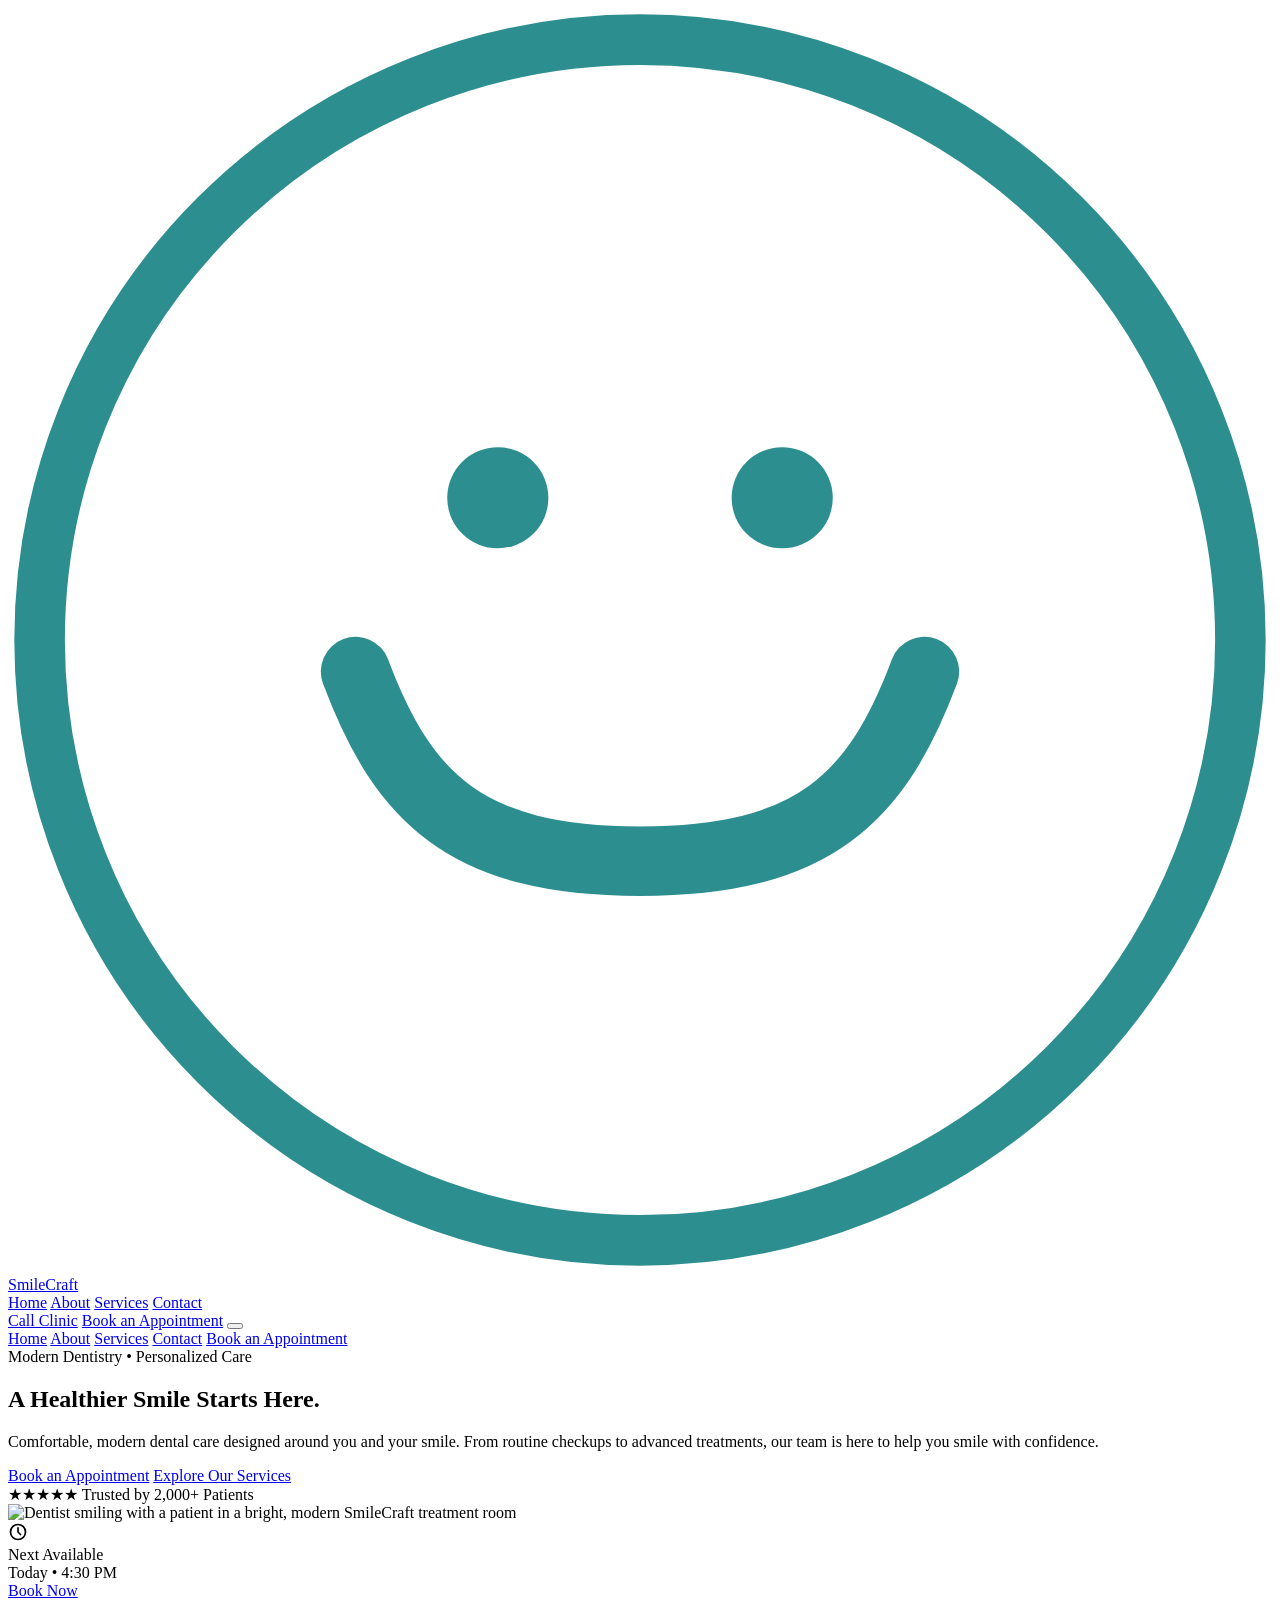
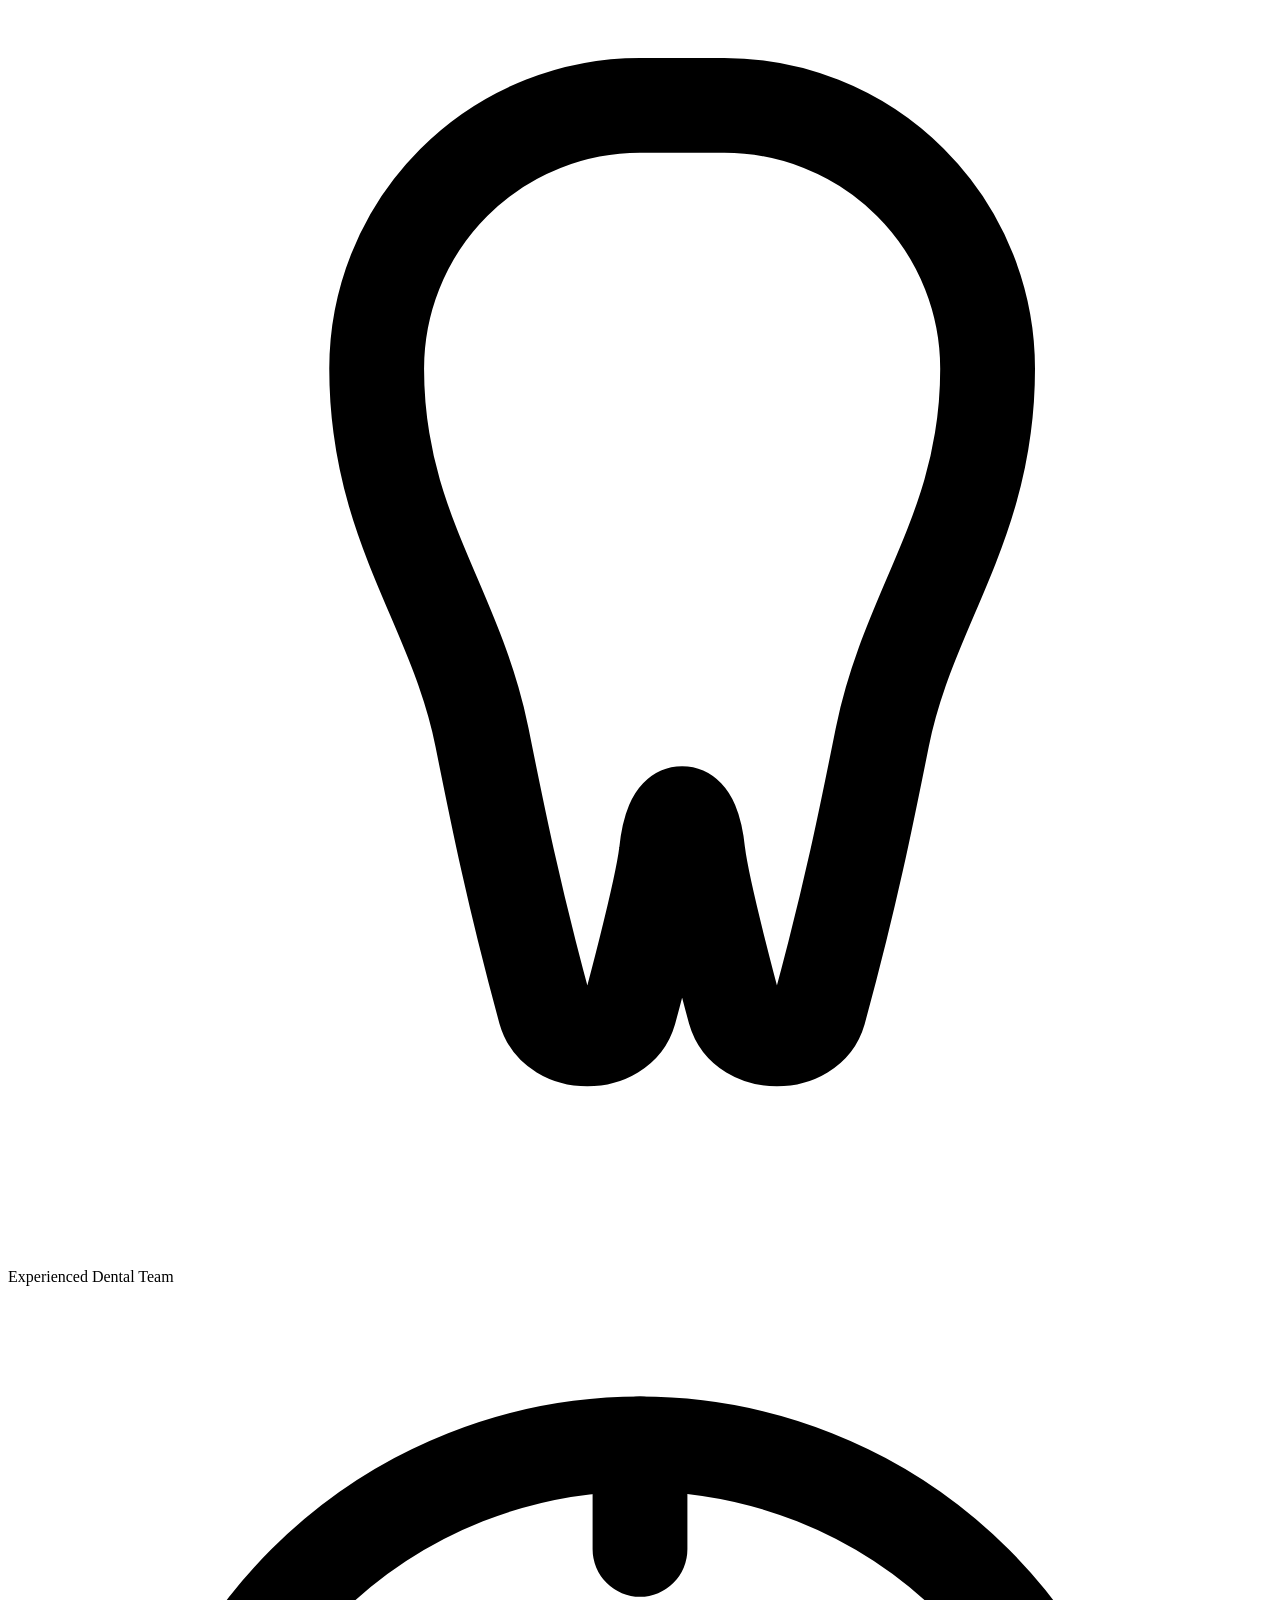
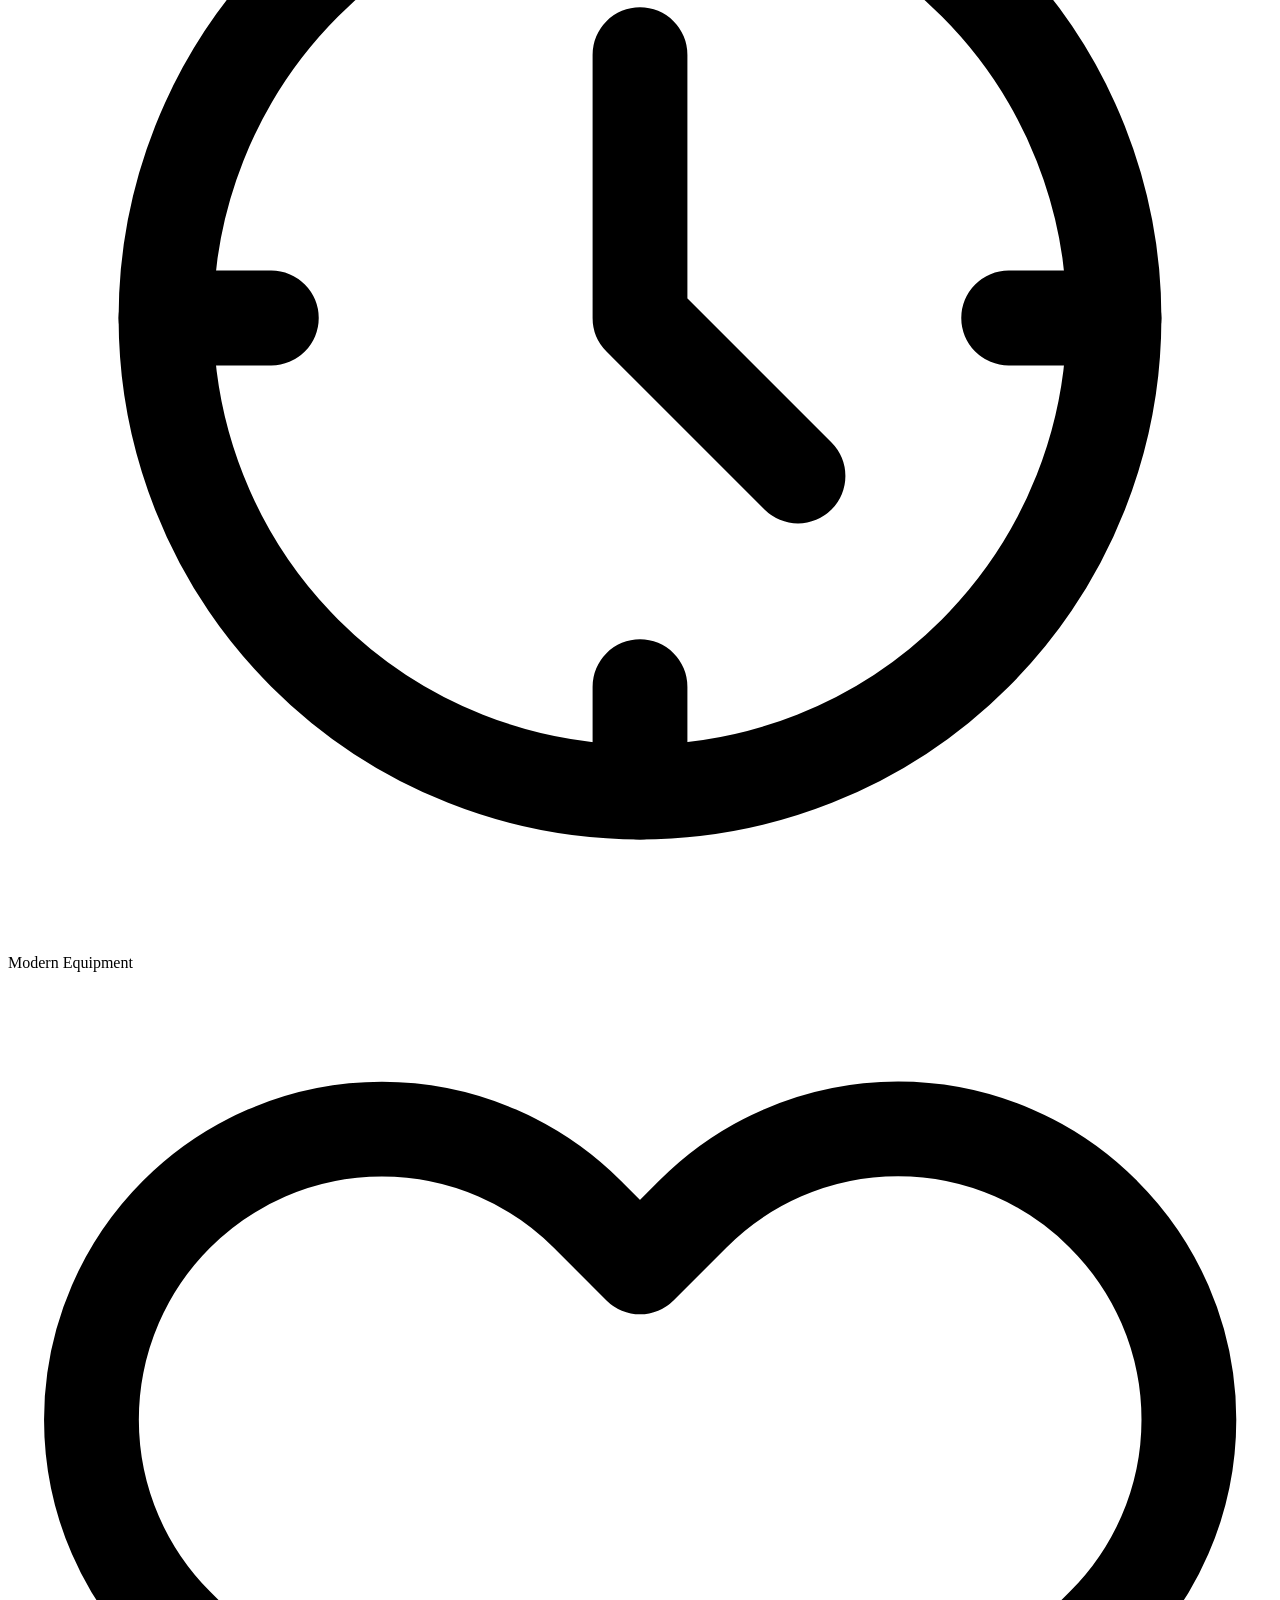
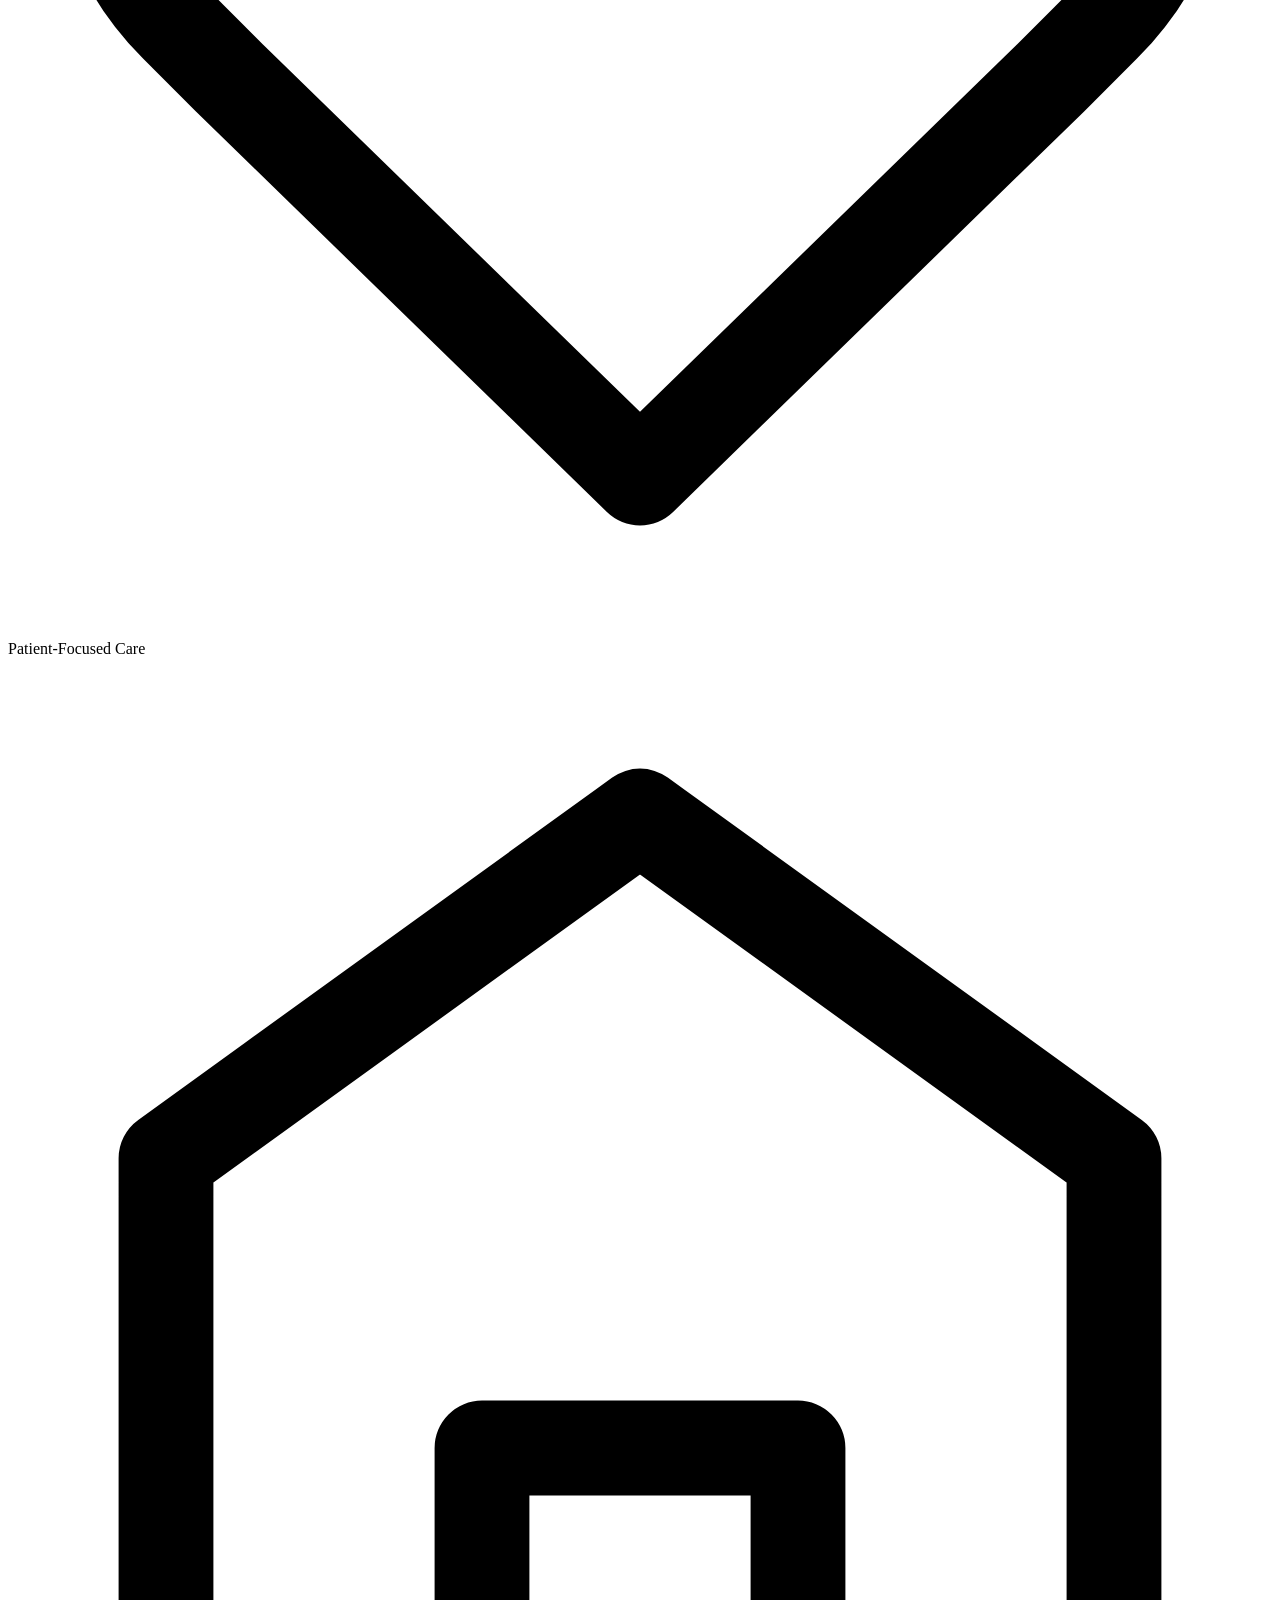
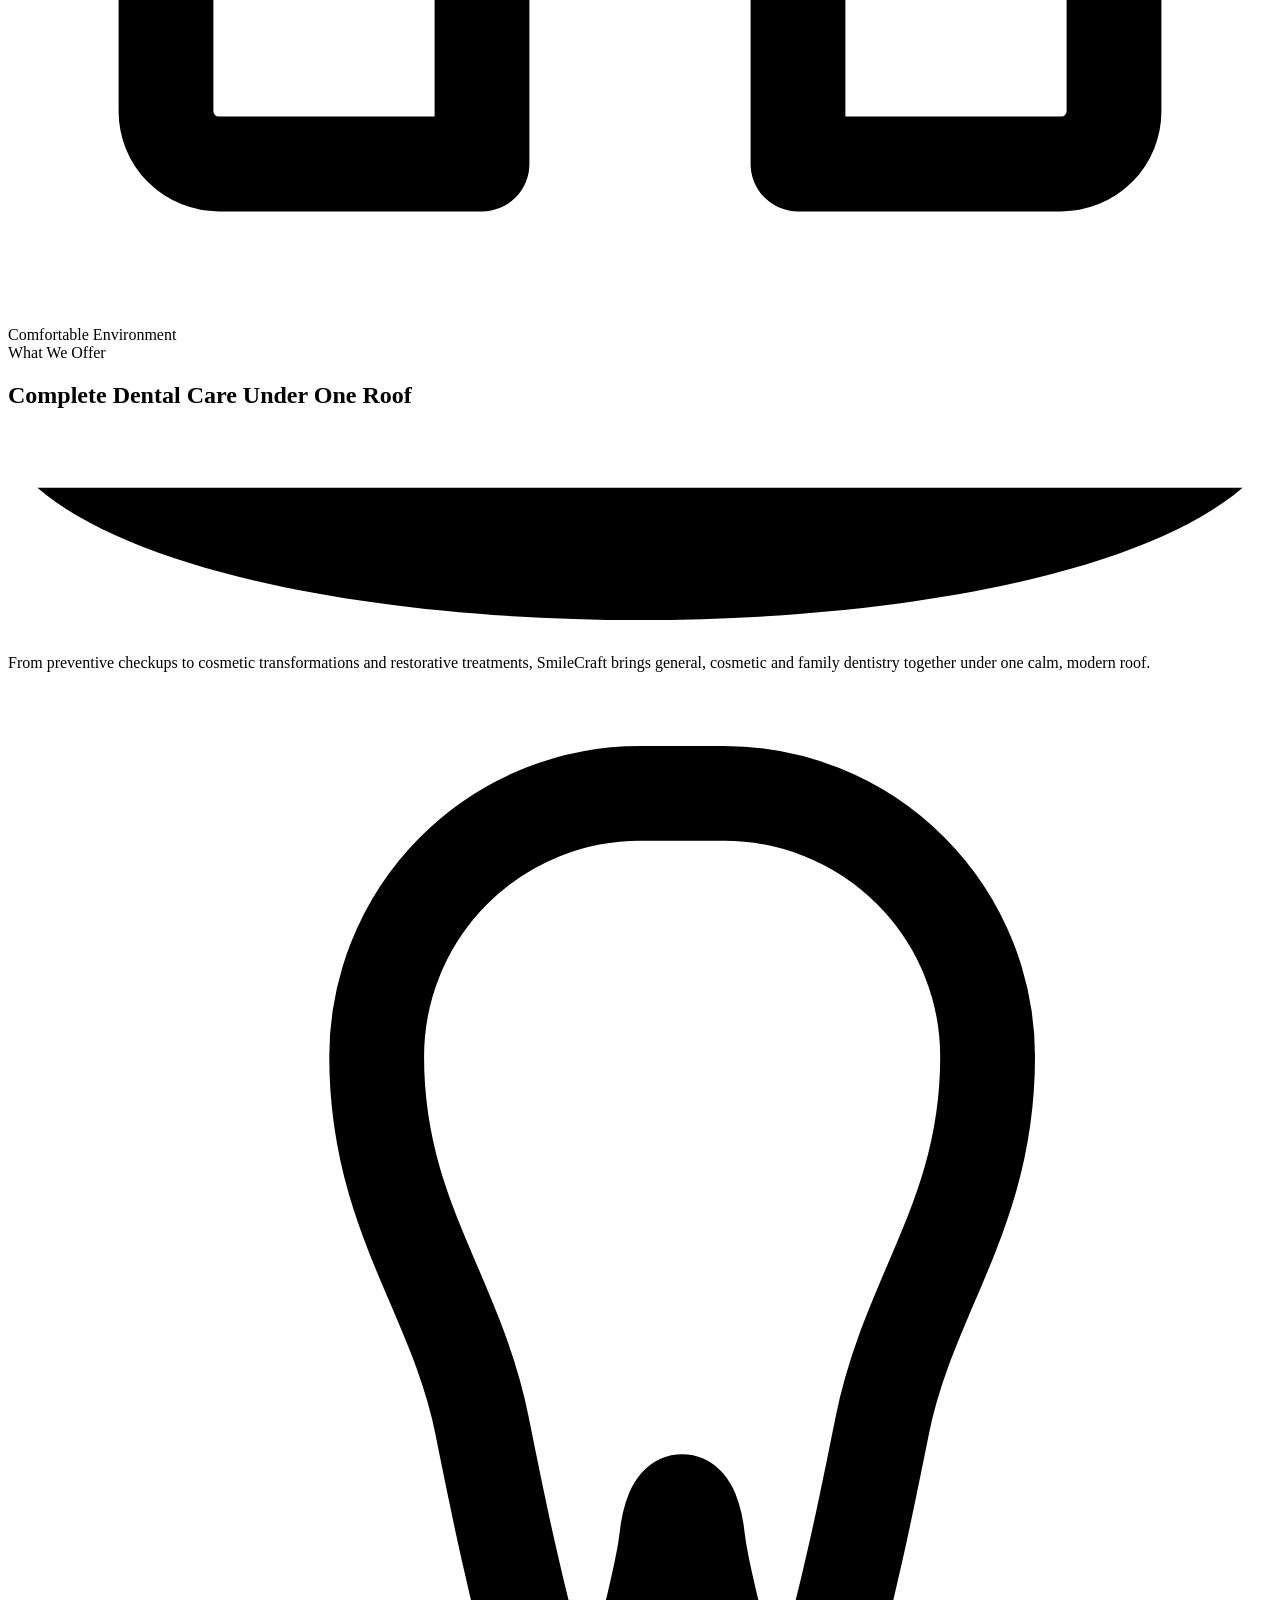
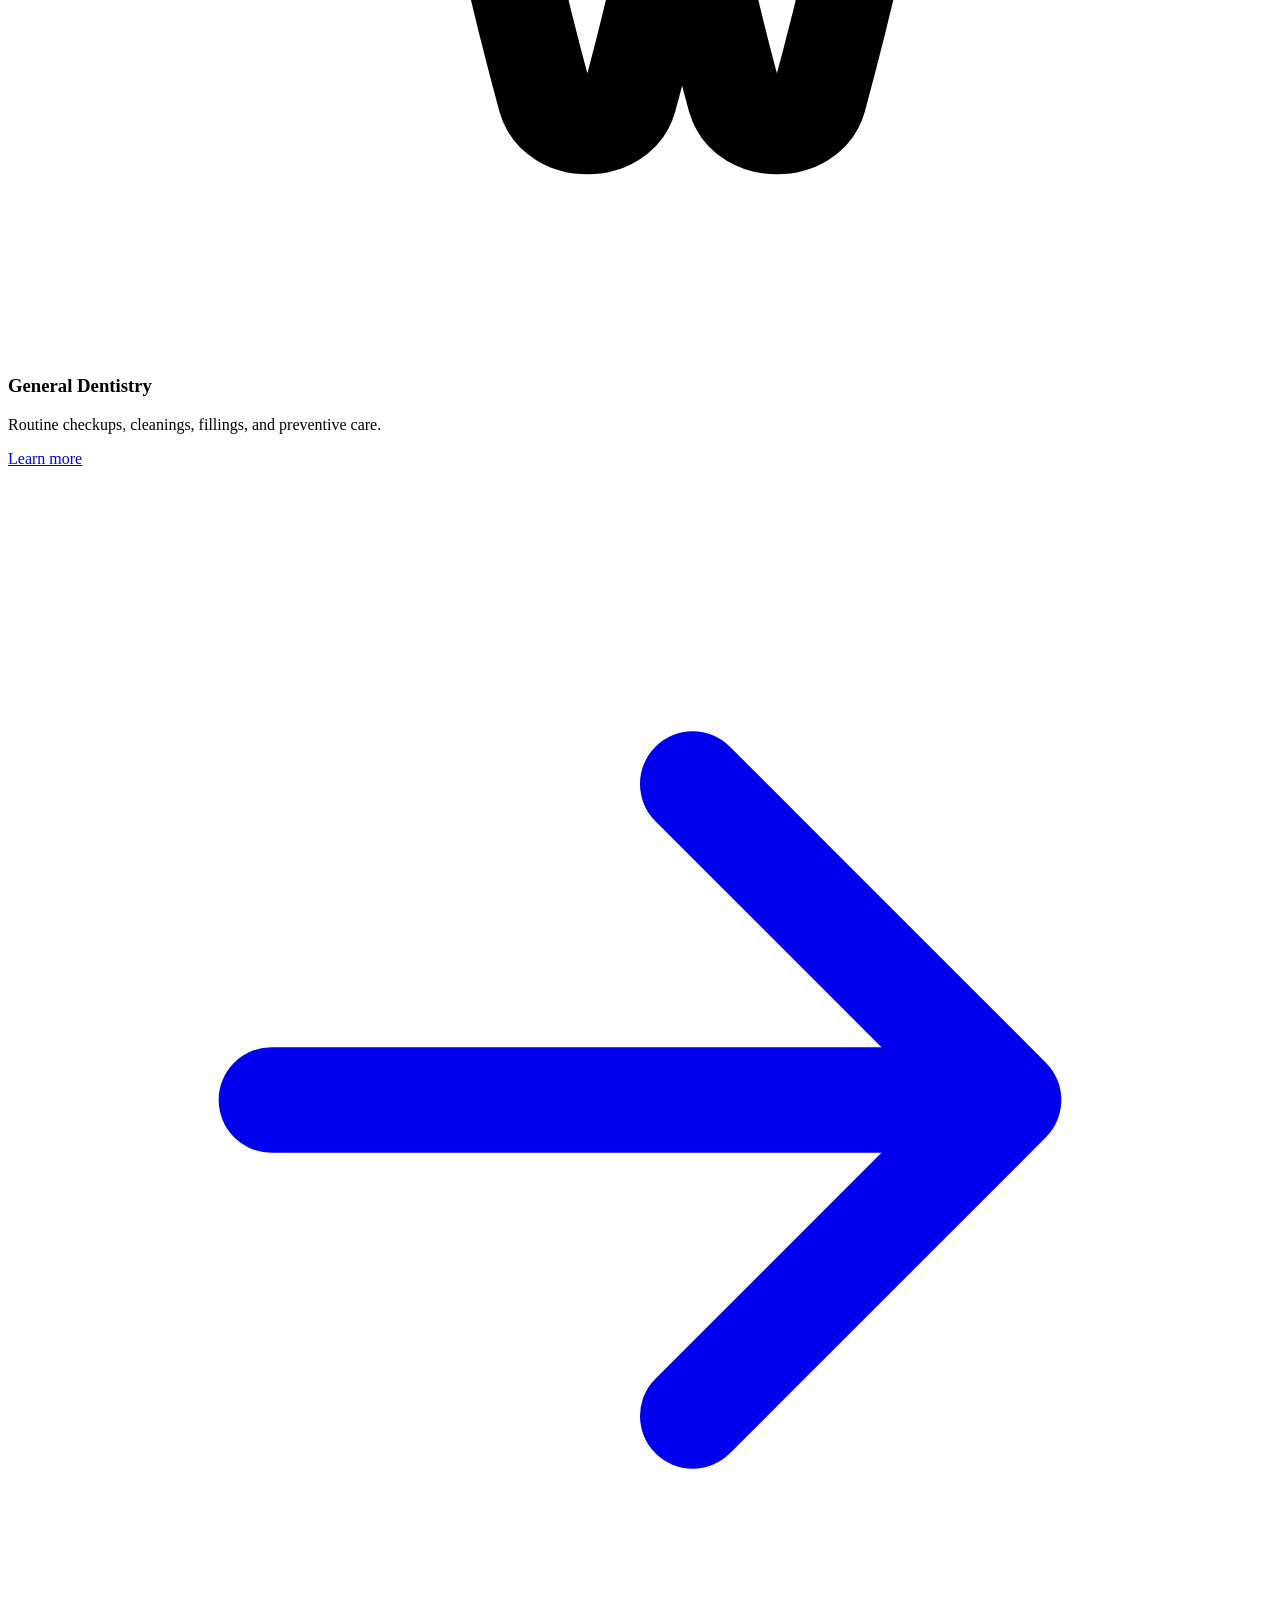
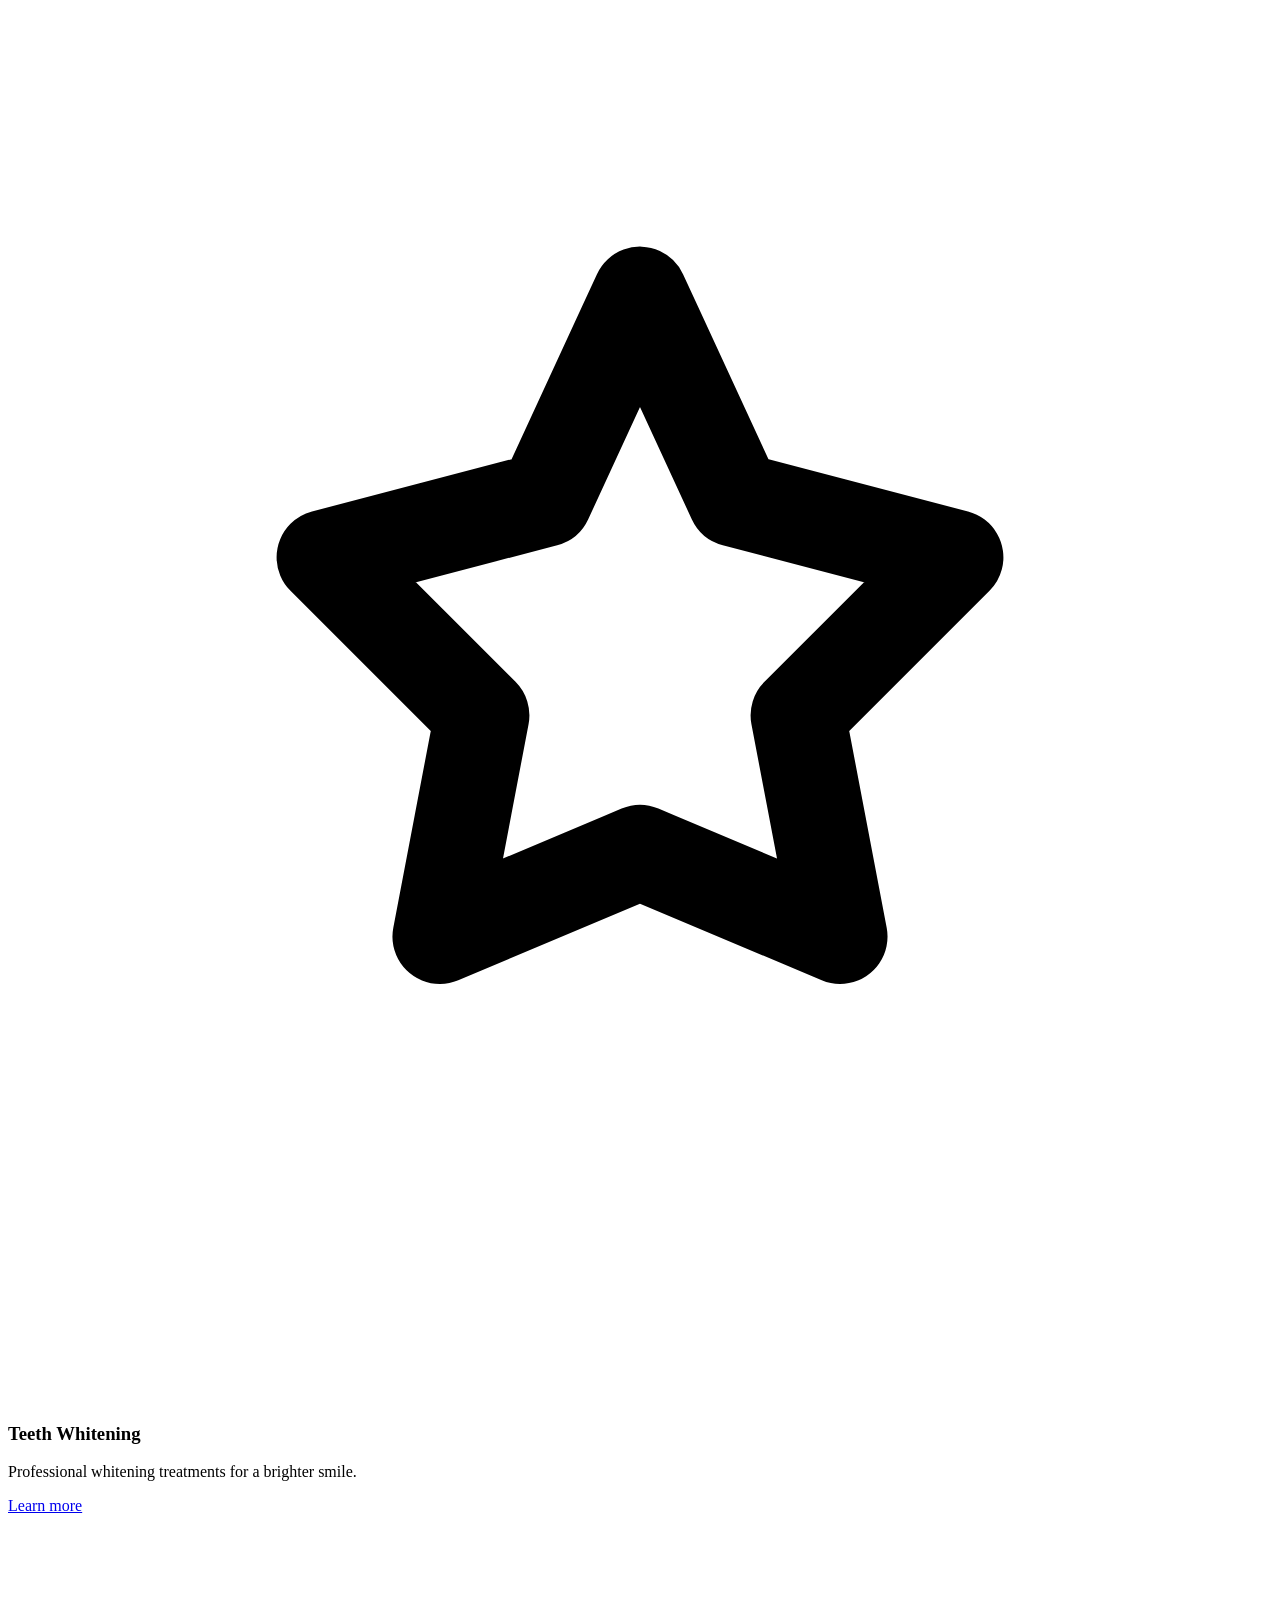
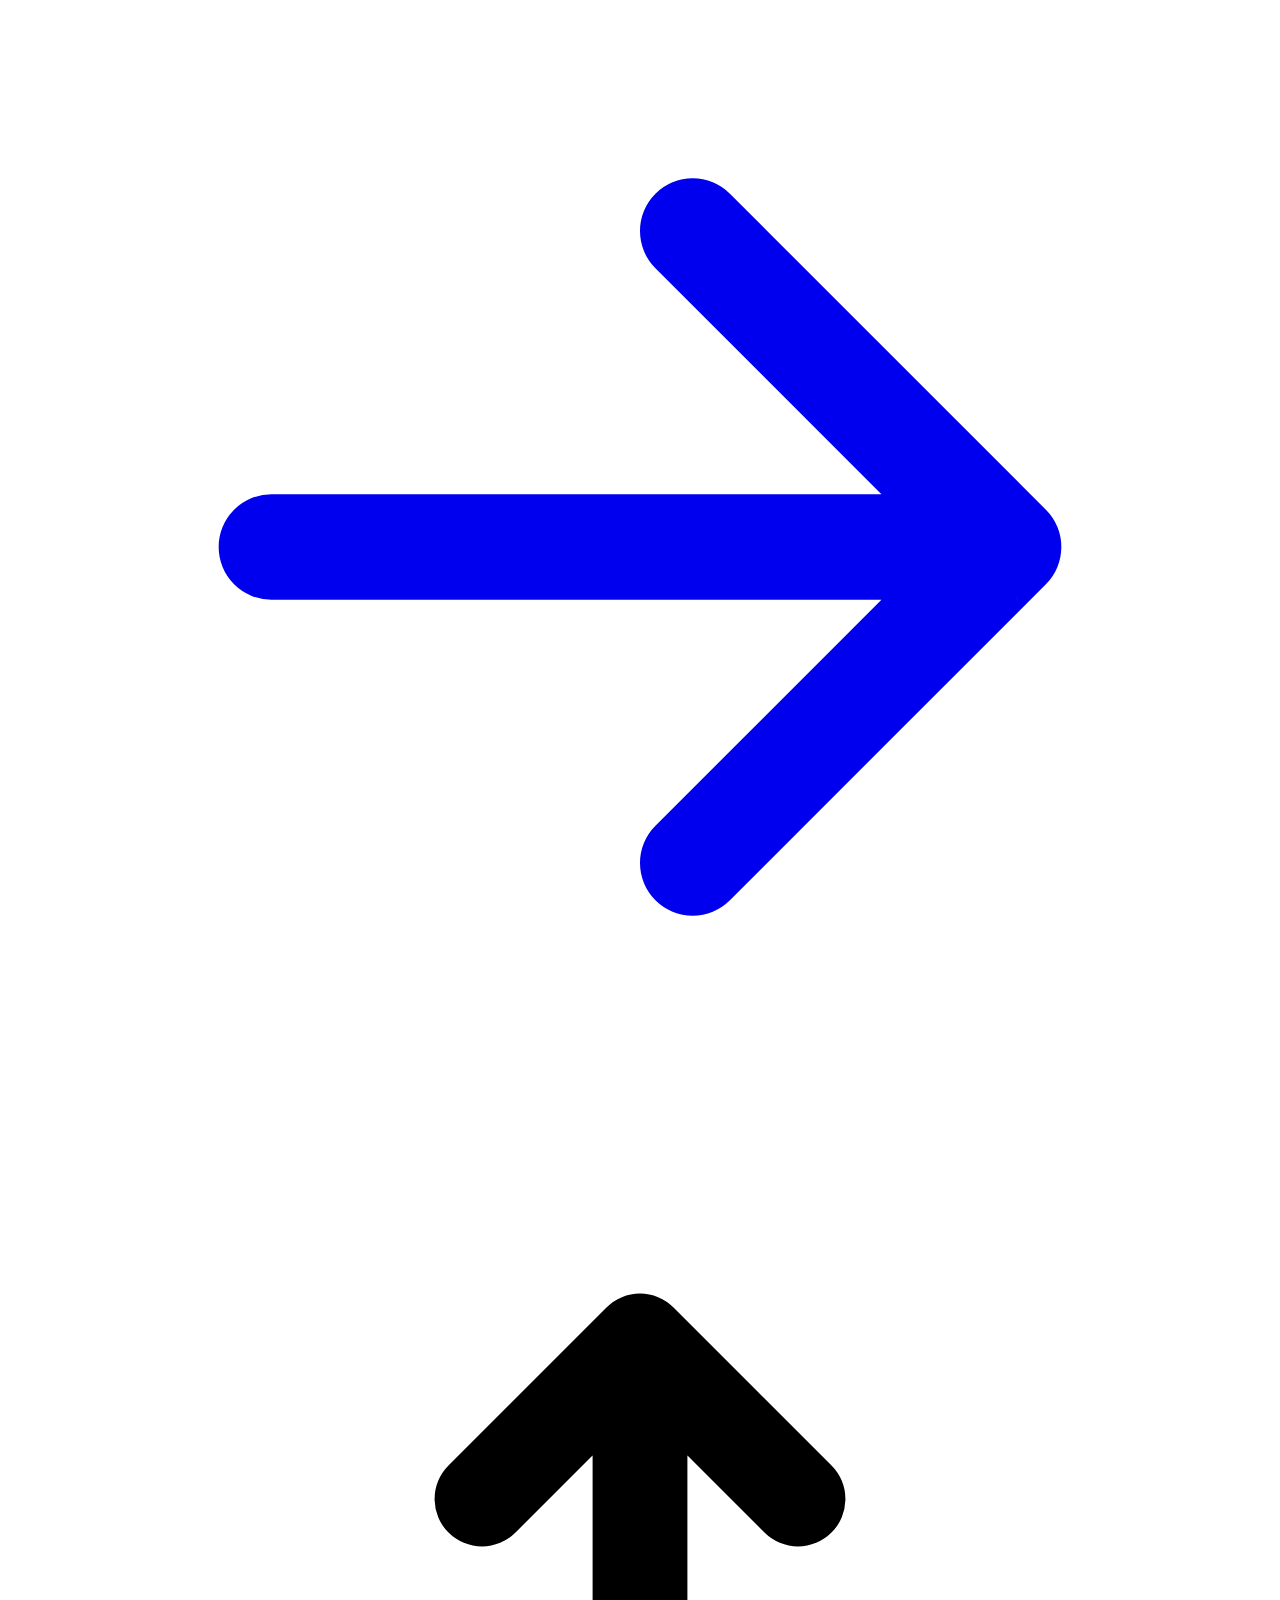
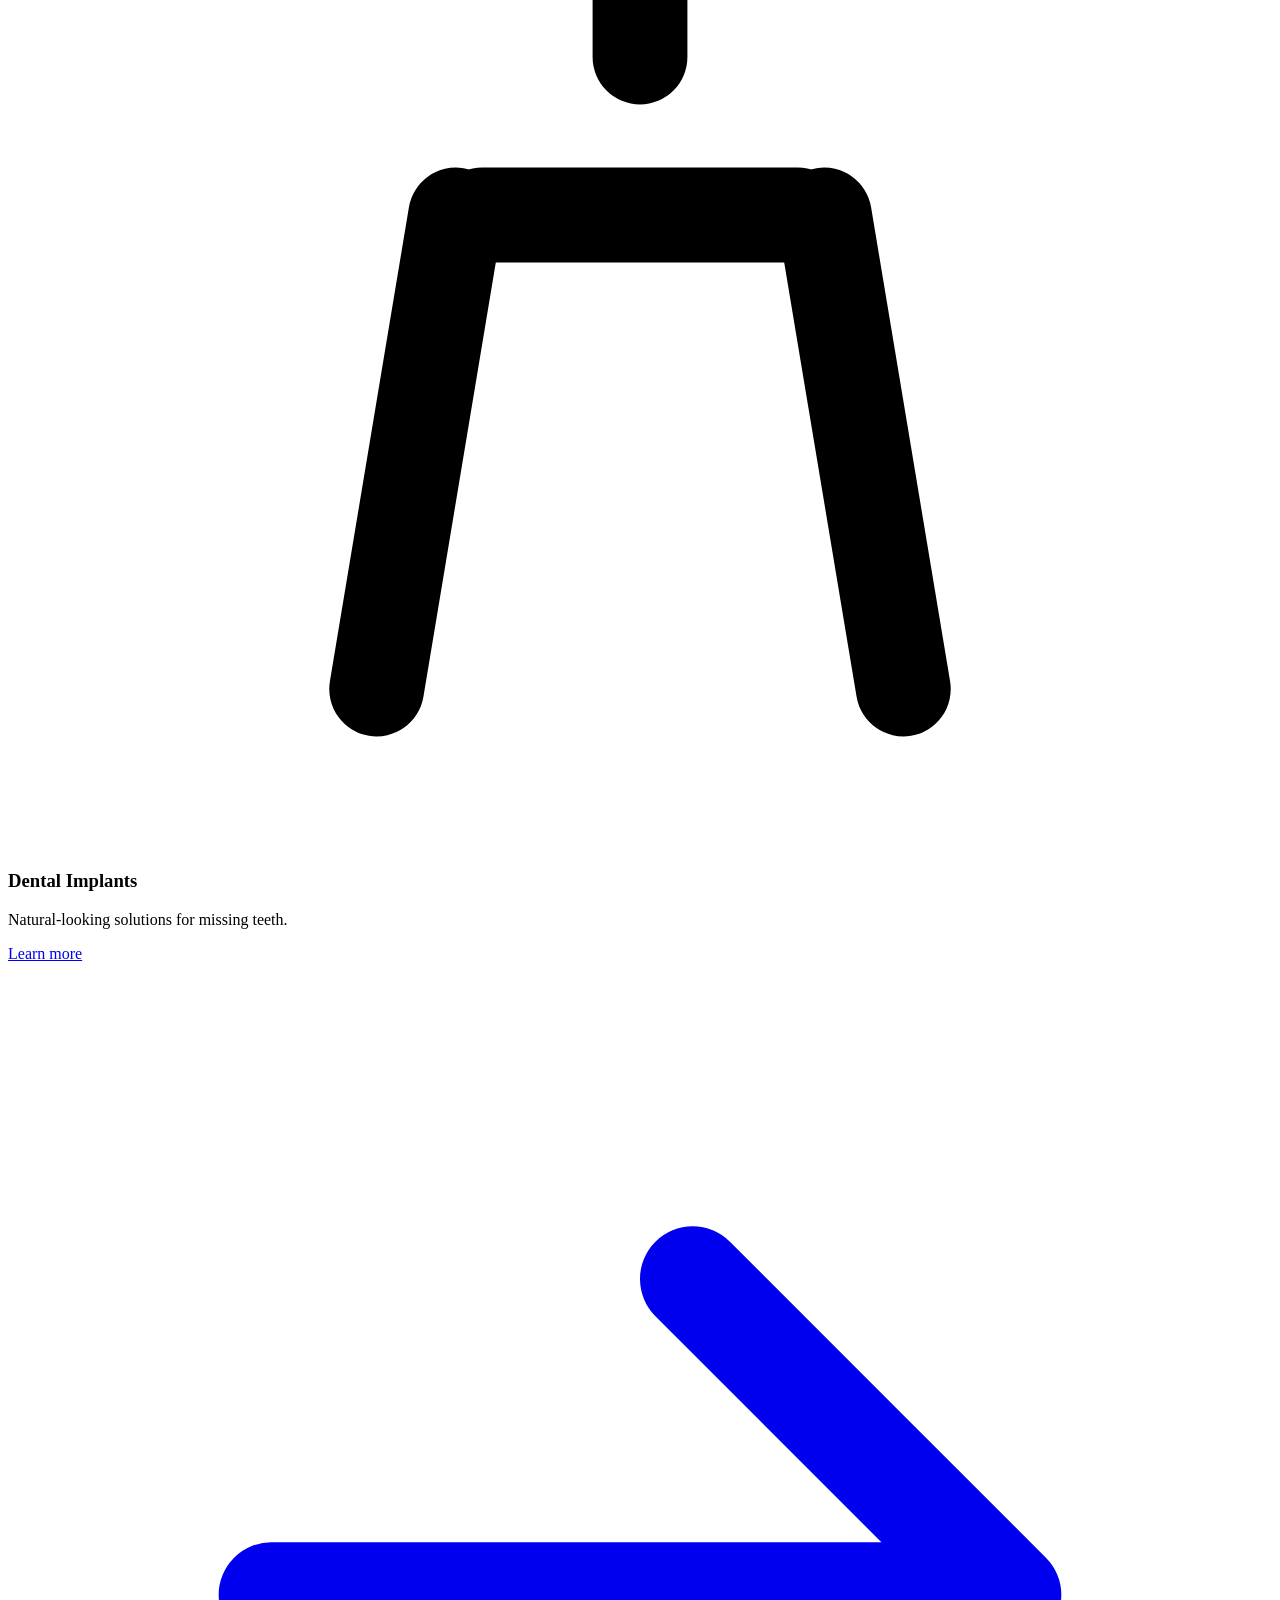
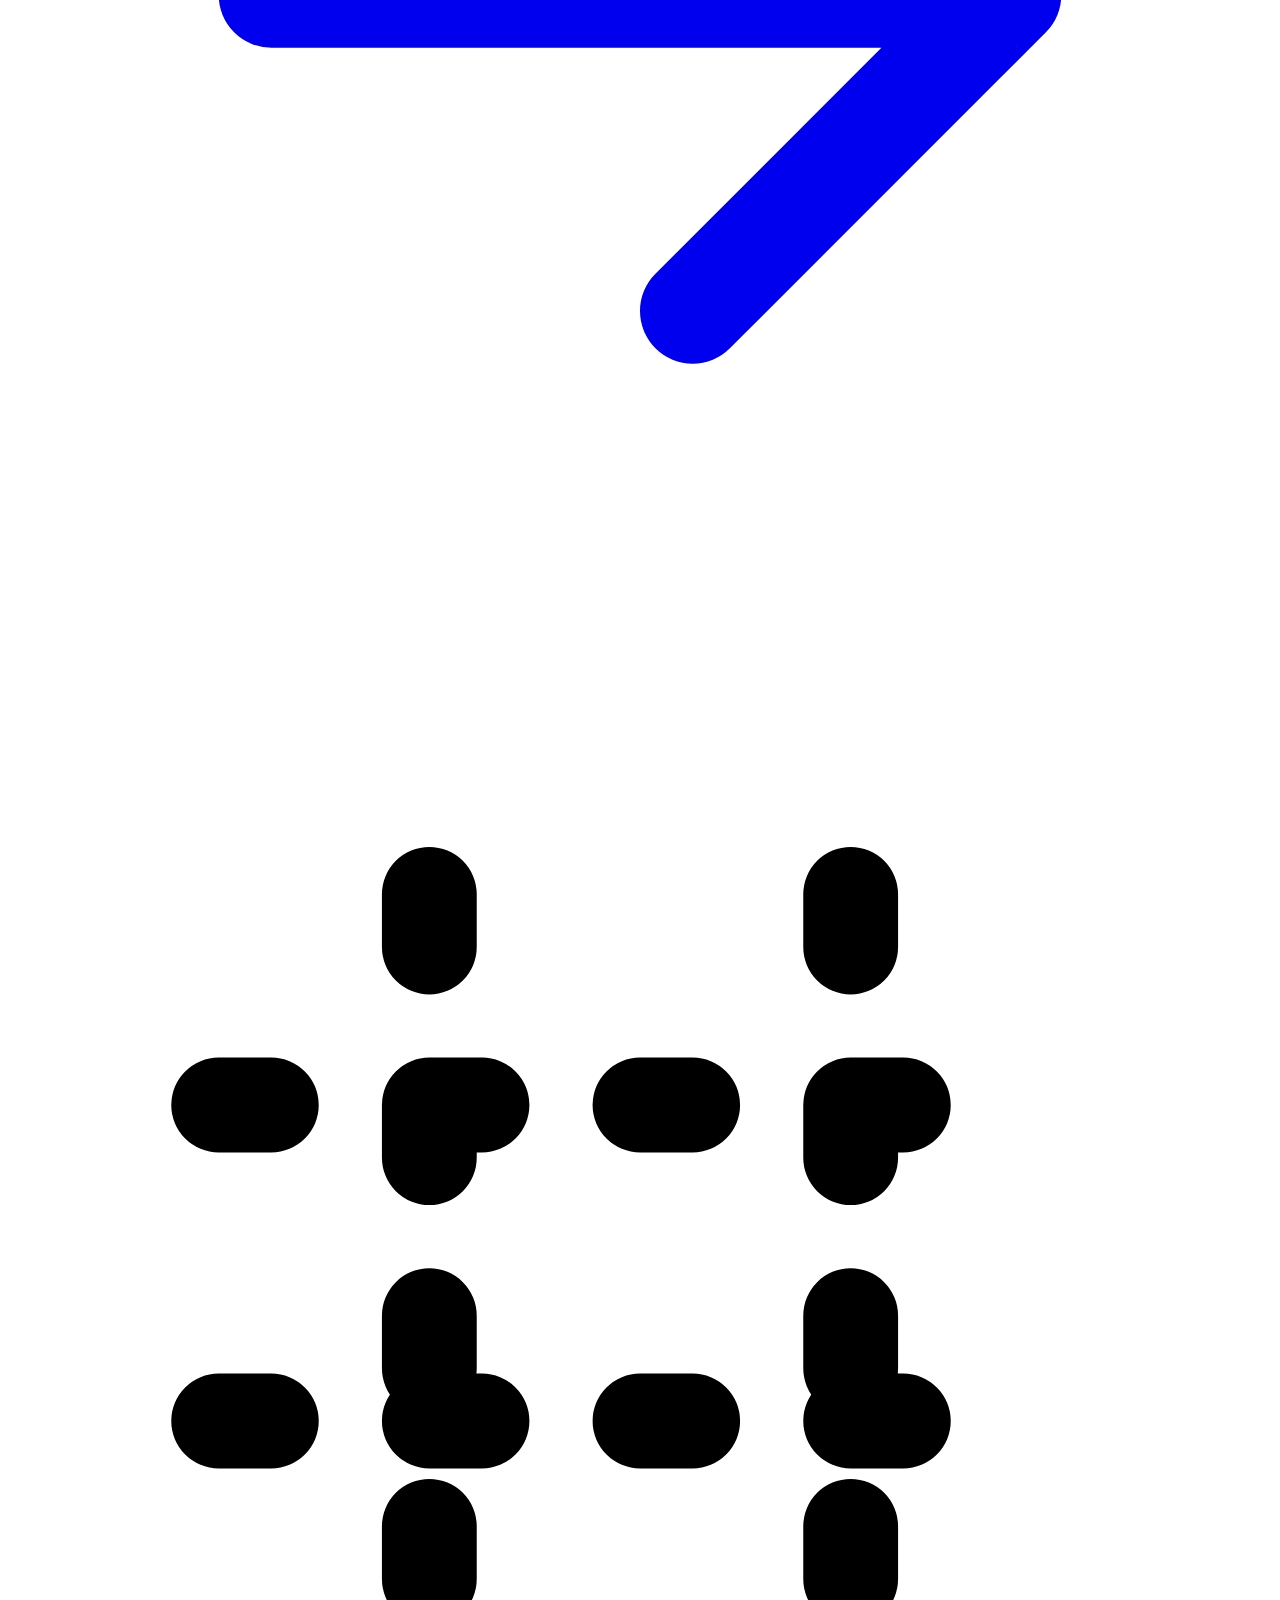
==== index.html @ 921a6aca "Add files via upload" ====
<!DOCTYPE html>
<html lang="en">
<head>
<meta charset="UTF-8">
<meta name="viewport" content="width=device-width, initial-scale=1.0">
<title>SmileCraft Dental Studio | Modern Dentistry, Personalized Care in New Delhi</title>
<meta name="description" content="SmileCraft Dental Studio offers comfortable, modern dental care in New Delhi — from routine checkups to implants, whitening, orthodontics and pediatric dentistry. Book your visit today.">
<link rel="preconnect" href="https://fonts.googleapis.com">
<link rel="stylesheet" href="css/style.css">
</head>
<body>

<!-- ========== HEADER ========== -->
<header class="site-header">
  <div class="container nav-wrap">
    <a href="index.html" class="logo">
      <span class="logo-mark">
        <svg viewBox="0 0 40 40" fill="none" xmlns="http://www.w3.org/2000/svg">
          <circle cx="20" cy="20" r="19" stroke="#2D8E90" stroke-width="1.6"/>
          <path d="M11 21c1.5 4 3.5 6 9 6s7.5-2 9-6" stroke="#2D8E90" stroke-width="2.2" stroke-linecap="round"/>
          <circle cx="15.5" cy="15.5" r="1.6" fill="#2D8E90"/>
          <circle cx="24.5" cy="15.5" r="1.6" fill="#2D8E90"/>
        </svg>
      </span>
      SmileCraft
    </a>
    <nav class="nav-links" aria-label="Primary">
      <a href="index.html" class="active">Home</a>
      <a href="about.html">About</a>
      <a href="services.html">Services</a>
      <a href="contact.html">Contact</a>
    </nav>
    <div class="nav-cta">
      <a href="contact.html" class="btn btn-secondary btn-sm">Call Clinic</a>
      <a href="contact.html" class="btn btn-primary btn-sm">Book an Appointment</a>
      <button class="hamburger" aria-label="Open menu" aria-expanded="false">
        <span></span><span></span><span></span>
      </button>
    </div>
  </div>
</header>

<div class="mobile-menu" id="mobileMenu">
  <a href="index.html">Home</a>
  <a href="about.html">About</a>
  <a href="services.html">Services</a>
  <a href="contact.html">Contact</a>
  <a href="contact.html" class="btn btn-primary btn-block">Book an Appointment</a>
</div>

<main>
  <!-- ========== HERO ========== -->
  <section class="hero">
    <div class="container hero-grid">
      <div data-reveal>
        <span class="eyebrow">Modern Dentistry &bull; Personalized Care</span>
        <h1>A Healthier Smile Starts Here.</h1>
        <p class="hero-sub">Comfortable, modern dental care designed around you and your smile. From routine checkups to advanced treatments, our team is here to help you smile with confidence.</p>
        <div class="hero-actions">
          <a href="contact.html" class="btn btn-primary">Book an Appointment</a>
          <a href="services.html" class="btn btn-secondary">Explore Our Services</a>
        </div>
        <div class="trust-inline">
          <span class="stars" aria-hidden="true">★★★★★</span>
          <span class="label">Trusted by 2,000+ Patients</span>
        </div>
      </div>
      <div class="hero-media" data-reveal data-reveal-delay="150">
        <div class="frame">
          <img src="https://images.unsplash.com/photo-1588776814546-1ffcf47267a5?w=900&q=80&auto=format&fit=crop" alt="Dentist smiling with a patient in a bright, modern SmileCraft treatment room" loading="lazy" width="900" height="1035">
        </div>
        <div class="floating-card">
          <span class="fc-icon" aria-hidden="true">
            <svg width="20" height="20" viewBox="0 0 24 24" fill="none" stroke="currentColor" stroke-width="2" stroke-linecap="round" stroke-linejoin="round"><circle cx="12" cy="12" r="9"/><path d="M12 7v5l3 3"/></svg>
          </span>
          <div>
            <div class="fc-label">Next Available</div>
            <div class="fc-value">Today &bull; 4:30 PM</div>
          </div>
          <a href="contact.html" class="btn btn-primary">Book Now</a>
        </div>
      </div>
    </div>
  </section>

  <!-- ========== TRUST STRIP ========== -->
  <section class="trust-strip" data-reveal>
    <div class="container">
      <div class="trust-item">
        <svg viewBox="0 0 24 24" fill="none" stroke="currentColor" stroke-width="1.8" stroke-linecap="round" stroke-linejoin="round"><path d="M12 2a5 5 0 0 0-5 5c0 3 1.5 4.5 2 7 .3 1.5.6 3 1.2 5.2.2.7 1.4.7 1.6 0 0 0 .6-2.2.7-3 .1-1 .5-1 .6 0 .1.8.7 3 .7 3 .2.7 1.4.7 1.6 0 .6-2.2.9-3.7 1.2-5.2.5-2.5 2-4 2-7a5 5 0 0 0-5-5Z"/></svg>
        <span>Experienced Dental Team</span>
      </div>
      <div class="trust-item">
        <svg viewBox="0 0 24 24" fill="none" stroke="currentColor" stroke-width="1.8" stroke-linecap="round" stroke-linejoin="round"><circle cx="12" cy="12" r="9"/><path d="M12 7v5l3 3M12 3v2M12 19v2M3 12h2M19 12h2"/></svg>
        <span>Modern Equipment</span>
      </div>
      <div class="trust-item">
        <svg viewBox="0 0 24 24" fill="none" stroke="currentColor" stroke-width="1.8" stroke-linecap="round" stroke-linejoin="round"><path d="M20.8 4.6a5.5 5.5 0 0 0-7.8 0L12 5.6l-1-1a5.5 5.5 0 1 0-7.8 7.8l1 1L12 21l7.8-7.6 1-1a5.5 5.5 0 0 0 0-7.8Z"/></svg>
        <span>Patient-Focused Care</span>
      </div>
      <div class="trust-item">
        <svg viewBox="0 0 24 24" fill="none" stroke="currentColor" stroke-width="1.8" stroke-linecap="round" stroke-linejoin="round"><path d="M3 9.5 12 3l9 6.5V20a1 1 0 0 1-1 1h-5v-6H9v6H4a1 1 0 0 1-1-1V9.5Z"/></svg>
        <span>Comfortable Environment</span>
      </div>
    </div>
  </section>

  <!-- ========== SERVICES PREVIEW ========== -->
  <section class="section">
    <div class="container">
      <div class="section-head center" data-reveal>
        <span class="eyebrow" style="justify-content:center;">What We Offer</span>
        <h2>Complete Dental Care Under One Roof</h2>
        <svg class="arc-underline" viewBox="0 0 86 14"><path d="M2 4c14 12 68 12 82 0"/></svg>
        <p>From preventive checkups to cosmetic transformations and restorative treatments, SmileCraft brings general, cosmetic and family dentistry together under one calm, modern roof.</p>
      </div>

      <div class="card-grid">
        <article class="service-card" data-reveal>
          <span class="service-icon"><svg viewBox="0 0 24 24" fill="none" stroke="currentColor" stroke-width="1.8" stroke-linecap="round" stroke-linejoin="round"><path d="M12 2a5 5 0 0 0-5 5c0 3 1.5 4.5 2 7 .3 1.5.6 3 1.2 5.2.2.7 1.4.7 1.6 0 0 0 .6-2.2.7-3 .1-1 .5-1 .6 0 .1.8.7 3 .7 3 .2.7 1.4.7 1.6 0 .6-2.2.9-3.7 1.2-5.2.5-2.5 2-4 2-7a5 5 0 0 0-5-5Z"/></svg></span>
          <h3>General Dentistry</h3>
          <p>Routine checkups, cleanings, fillings, and preventive care.</p>
          <a href="services.html" class="card-link">Learn more <svg viewBox="0 0 24 24" fill="none" stroke="currentColor" stroke-width="2" stroke-linecap="round" stroke-linejoin="round"><path d="M5 12h14M13 6l6 6-6 6"/></svg></a>
        </article>
        <article class="service-card" data-reveal data-reveal-delay="80">
          <span class="service-icon"><svg viewBox="0 0 24 24" fill="none" stroke="currentColor" stroke-width="1.8" stroke-linecap="round" stroke-linejoin="round"><path d="M12 3l1.8 3.9L18 8l-3 3 .8 4.2L12 13.6 8.2 15.2 9 11 6 8l4.2-1.1L12 3Z"/></svg></span>
          <h3>Teeth Whitening</h3>
          <p>Professional whitening treatments for a brighter smile.</p>
          <a href="services.html" class="card-link">Learn more <svg viewBox="0 0 24 24" fill="none" stroke="currentColor" stroke-width="2" stroke-linecap="round" stroke-linejoin="round"><path d="M5 12h14M13 6l6 6-6 6"/></svg></a>
        </article>
        <article class="service-card" data-reveal data-reveal-delay="160">
          <span class="service-icon"><svg viewBox="0 0 24 24" fill="none" stroke="currentColor" stroke-width="1.8" stroke-linecap="round" stroke-linejoin="round"><path d="M12 3v6M9 6l3-3 3 3M7 21l1.5-9M17 21l-1.5-9M9 12h6"/></svg></span>
          <h3>Dental Implants</h3>
          <p>Natural-looking solutions for missing teeth.</p>
          <a href="services.html" class="card-link">Learn more <svg viewBox="0 0 24 24" fill="none" stroke="currentColor" stroke-width="2" stroke-linecap="round" stroke-linejoin="round"><path d="M5 12h14M13 6l6 6-6 6"/></svg></a>
        </article>
        <article class="service-card" data-reveal>
          <span class="service-icon"><svg viewBox="0 0 24 24" fill="none" stroke="currentColor" stroke-width="1.8" stroke-linecap="round" stroke-linejoin="round"><path d="M4 9h16M4 15h16M8 5v14M16 5v14" stroke-dasharray="1 3"/></svg></span>
          <h3>Braces &amp; Aligners</h3>
          <p>Modern orthodontic options for straighter smiles.</p>
          <a href="services.html" class="card-link">Learn more <svg viewBox="0 0 24 24" fill="none" stroke="currentColor" stroke-width="2" stroke-linecap="round" stroke-linejoin="round"><path d="M5 12h14M13 6l6 6-6 6"/></svg></a>
        </article>
        <article class="service-card" data-reveal data-reveal-delay="80">
          <span class="service-icon"><svg viewBox="0 0 24 24" fill="none" stroke="currentColor" stroke-width="1.8" stroke-linecap="round" stroke-linejoin="round"><path d="M12 21s-7-4.6-9.5-9C.7 8.4 2 4.8 5.5 4c2-.5 3.7.4 4.5 1.7M12 21s7-4.6 9.5-9c1.8-3.6.5-7.2-3-8-2-.5-3.7.4-4.5 1.7" /><path d="M12 21V9"/></svg></span>
          <h3>Root Canal Treatment</h3>
          <p>Comfort-focused treatment for damaged or infected teeth.</p>
          <a href="services.html" class="card-link">Learn more <svg viewBox="0 0 24 24" fill="none" stroke="currentColor" stroke-width="2" stroke-linecap="round" stroke-linejoin="round"><path d="M5 12h14M13 6l6 6-6 6"/></svg></a>
        </article>
        <article class="service-card" data-reveal data-reveal-delay="160">
          <span class="service-icon"><svg viewBox="0 0 24 24" fill="none" stroke="currentColor" stroke-width="1.8" stroke-linecap="round" stroke-linejoin="round"><circle cx="12" cy="8" r="4"/><path d="M5 21c0-3.9 3.1-7 7-7s7 3.1 7 7"/></svg></span>
          <h3>Pediatric Dentistry</h3>
          <p>Gentle dental care designed for younger patients.</p>
          <a href="services.html" class="card-link">Learn more <svg viewBox="0 0 24 24" fill="none" stroke="currentColor" stroke-width="2" stroke-linecap="round" stroke-linejoin="round"><path d="M5 12h14M13 6l6 6-6 6"/></svg></a>
        </article>
      </div>

      <div class="view-all-wrap" data-reveal>
        <a href="services.html" class="view-all-link">View All Services <svg viewBox="0 0 24 24" fill="none" stroke="currentColor" stroke-width="2" stroke-linecap="round" stroke-linejoin="round"><path d="M5 12h14M13 6l6 6-6 6"/></svg></a>
      </div>
    </div>
  </section>

  <!-- ========== WHY CHOOSE US ========== -->
  <section class="section section-alt">
    <div class="container split">
      <div class="split-media" data-reveal>
        <img src="https://images.unsplash.com/photo-1629909613654-28e377c37b09?w=800&q=80&auto=format&fit=crop" alt="Modern dental treatment room at SmileCraft Dental Studio with clean, contemporary equipment" loading="lazy" width="800" height="940">
      </div>
      <div data-reveal data-reveal-delay="120">
        <span class="eyebrow">Why Patients Choose Us</span>
        <h2>Dental Care That Puts You First</h2>
        <svg class="arc-underline" viewBox="0 0 86 14"><path d="M2 4c14 12 68 12 82 0"/></svg>
        <p class="lede">We combine clinical expertise with a genuinely comfortable experience — because how a visit feels matters just as much as the treatment itself.</p>
        <div class="benefit-list">
          <div class="benefit-item">
            <span class="check"><svg viewBox="0 0 24 24" fill="none" stroke="currentColor" stroke-width="3" stroke-linecap="round" stroke-linejoin="round"><path d="M20 6 9 17l-5-5"/></svg></span>
            <span>Experienced professionals</span>
          </div>
          <div class="benefit-item">
            <span class="check"><svg viewBox="0 0 24 24" fill="none" stroke="currentColor" stroke-width="3" stroke-linecap="round" stroke-linejoin="round"><path d="M20 6 9 17l-5-5"/></svg></span>
            <span>Modern technology</span>
          </div>
          <div class="benefit-item">
            <span class="check"><svg viewBox="0 0 24 24" fill="none" stroke="currentColor" stroke-width="3" stroke-linecap="round" stroke-linejoin="round"><path d="M20 6 9 17l-5-5"/></svg></span>
            <span>Comfortable treatment experience</span>
          </div>
          <div class="benefit-item">
            <span class="check"><svg viewBox="0 0 24 24" fill="none" stroke="currentColor" stroke-width="3" stroke-linecap="round" stroke-linejoin="round"><path d="M20 6 9 17l-5-5"/></svg></span>
            <span>Personalized treatment plans</span>
          </div>
        </div>
      </div>
    </div>
  </section>

  <!-- ========== MEET THE DENTIST ========== -->
  <section class="section">
    <div class="container doctor-block">
      <div class="doctor-photo" data-reveal>
        <img src="https://images.unsplash.com/photo-1622253692010-333f2da6031d?w=700&q=80&auto=format&fit=crop" alt="Dr. Emily Carter, lead dentist at SmileCraft Dental Studio" loading="lazy" width="700" height="860">
      </div>
      <div data-reveal data-reveal-delay="120">
        <span class="eyebrow">Meet The Dentist</span>
        <h2>Dr. Emily Carter</h2>
        <p class="doctor-quote">&ldquo;Dr. Emily Carter is a dedicated dentist focused on providing comfortable, personalized care and helping patients maintain healthy, confident smiles.&rdquo;</p>
        <div class="stat-row">
          <div class="stat">
            <div class="num"><span data-counter="12" data-suffix="+">0</span></div>
            <div class="lbl">Years Experience</div>
            <svg class="arc-underline" viewBox="0 0 86 14"><path d="M2 4c14 12 68 12 82 0"/></svg>
          </div>
          <div class="stat">
            <div class="num"><span data-counter="8000" data-suffix="+">0</span></div>
            <div class="lbl">Treatments Completed</div>
            <svg class="arc-underline" viewBox="0 0 86 14"><path d="M2 4c14 12 68 12 82 0"/></svg>
          </div>
          <div class="stat">
            <div class="num"><span data-counter="2000" data-suffix="+">0</span></div>
            <div class="lbl">Happy Patients</div>
            <svg class="arc-underline" viewBox="0 0 86 14"><path d="M2 4c14 12 68 12 82 0"/></svg>
          </div>
        </div>
        <a href="about.html" class="btn btn-primary" style="margin-top:34px;">Meet Our Team</a>
      </div>
    </div>
  </section>

  <!-- ========== TESTIMONIALS ========== -->
  <section class="section section-alt">
    <div class="container" style="max-width:720px;">
      <div class="section-head center" data-reveal>
        <span class="eyebrow" style="justify-content:center;">Patient Stories</span>
        <h2>What Our Patients Say</h2>
        <svg class="arc-underline" viewBox="0 0 86 14"><path d="M2 4c14 12 68 12 82 0"/></svg>
      </div>
      <div class="testimonial-track-wrap" data-reveal>
        <div class="testimonial-track">
          <div class="testimonial-card">
            <span class="stars" aria-hidden="true">★★★★★</span>
            <p>&ldquo;From the first consultation, the entire team made me feel comfortable. The clinic is beautiful and the care was excellent.&rdquo;</p>
            <div class="who">Sarah M.</div>
          </div>
          <div class="testimonial-card">
            <span class="stars" aria-hidden="true">★★★★★</span>
            <p>&ldquo;I used to be nervous about dental visits, but the team made the entire experience surprisingly comfortable.&rdquo;</p>
            <div class="who">Michael R.</div>
          </div>
          <div class="testimonial-card">
            <span class="stars" aria-hidden="true">★★★★★</span>
            <p>&ldquo;Professional, friendly, and incredibly thorough. I finally found a dentist I&rsquo;m happy to visit regularly.&rdquo;</p>
            <div class="who">Priya K.</div>
          </div>
        </div>
      </div>
      <div class="testimonial-nav"></div>
    </div>
  </section>

  <!-- ========== FINAL CTA ========== -->
  <section class="section">
    <div class="container">
      <div class="final-cta" data-reveal>
        <span class="eyebrow" style="justify-content:center; color:var(--mint);">Book Your Visit</span>
        <h2>Ready to Take Care of Your Smile?</h2>
        <svg class="arc-underline" viewBox="0 0 86 14"><path d="M2 4c14 12 68 12 82 0"/></svg>
        <p>Schedule your visit today and take the first step toward healthier teeth and greater confidence.</p>
        <div class="hero-actions">
          <a href="contact.html" class="btn btn-light">Book an Appointment</a>
          <a href="tel:+919876543210" class="btn btn-secondary" style="border-color:rgba(255,255,255,0.4); color:#fff;">Call the Clinic</a>
        </div>
      </div>
    </div>
  </section>
</main>

<!-- ========== FOOTER ========== -->
<footer class="site-footer">
  <div class="container">
    <div class="footer-grid">
      <div class="footer-brand">
        <a href="index.html" class="logo">
          <span class="logo-mark">
            <svg viewBox="0 0 40 40" fill="none" xmlns="http://www.w3.org/2000/svg">
              <circle cx="20" cy="20" r="19" stroke="#BFE3DE" stroke-width="1.6"/>
              <path d="M11 21c1.5 4 3.5 6 9 6s7.5-2 9-6" stroke="#BFE3DE" stroke-width="2.2" stroke-linecap="round"/>
              <circle cx="15.5" cy="15.5" r="1.6" fill="#BFE3DE"/>
              <circle cx="24.5" cy="15.5" r="1.6" fill="#BFE3DE"/>
            </svg>
          </span>
          SmileCraft
        </a>
        <p>Modern dentistry. Personalized care. Confident smiles.</p>
        <div class="social-row">
          <a href="#" aria-label="Instagram"><svg viewBox="0 0 24 24" fill="none" stroke="currentColor" stroke-width="1.8"><rect x="3" y="3" width="18" height="18" rx="5"/><circle cx="12" cy="12" r="4"/><circle cx="17.5" cy="6.5" r="1"/></svg></a>
          <a href="#" aria-label="Facebook"><svg viewBox="0 0 24 24" fill="none" stroke="currentColor" stroke-width="1.8"><path d="M14 9h3V6h-3a3 3 0 0 0-3 3v2H9v3h2v6h3v-6h3l1-3h-4V9a1 1 0 0 1 1-1Z"/></svg></a>
          <a href="#" aria-label="Google"><svg viewBox="0 0 24 24" fill="none" stroke="currentColor" stroke-width="1.8"><circle cx="12" cy="12" r="9"/><path d="M8 12h8M12 8v8"/></svg></a>
        </div>
      </div>
      <div class="footer-col">
        <h4>Navigation</h4>
        <ul>
          <li><a href="index.html">Home</a></li>
          <li><a href="about.html">About</a></li>
          <li><a href="services.html">Services</a></li>
          <li><a href="contact.html">Contact</a></li>
        </ul>
      </div>
      <div class="footer-col">
        <h4>Services</h4>
        <ul>
          <li><a href="services.html">General Dentistry</a></li>
          <li><a href="services.html">Cosmetic Dentistry</a></li>
          <li><a href="services.html">Dental Implants</a></li>
          <li><a href="services.html">Orthodontics</a></li>
          <li><a href="services.html">Pediatric Dentistry</a></li>
        </ul>
      </div>
      <div class="footer-col">
        <h4>Contact</h4>
        <ul>
          <li><a href="tel:+919876543210">+91 98765 43210</a></li>
          <li><a href="mailto:hello@smilecraftdental.com">hello@smilecraftdental.com</a></li>
          <li><a href="contact.html">123 Smile Avenue, New Delhi</a></li>
        </ul>
      </div>
    </div>
    <div class="footer-bottom">
      <span>&copy; 2026 SmileCraft Dental Studio. All rights reserved.</span>
      <div class="legal-links">
        <a href="#">Privacy Policy</a>
        <a href="#">Terms &amp; Conditions</a>
      </div>
    </div>
  </div>
</footer>

<script src="js/script.js"></script>
</body>
</html>
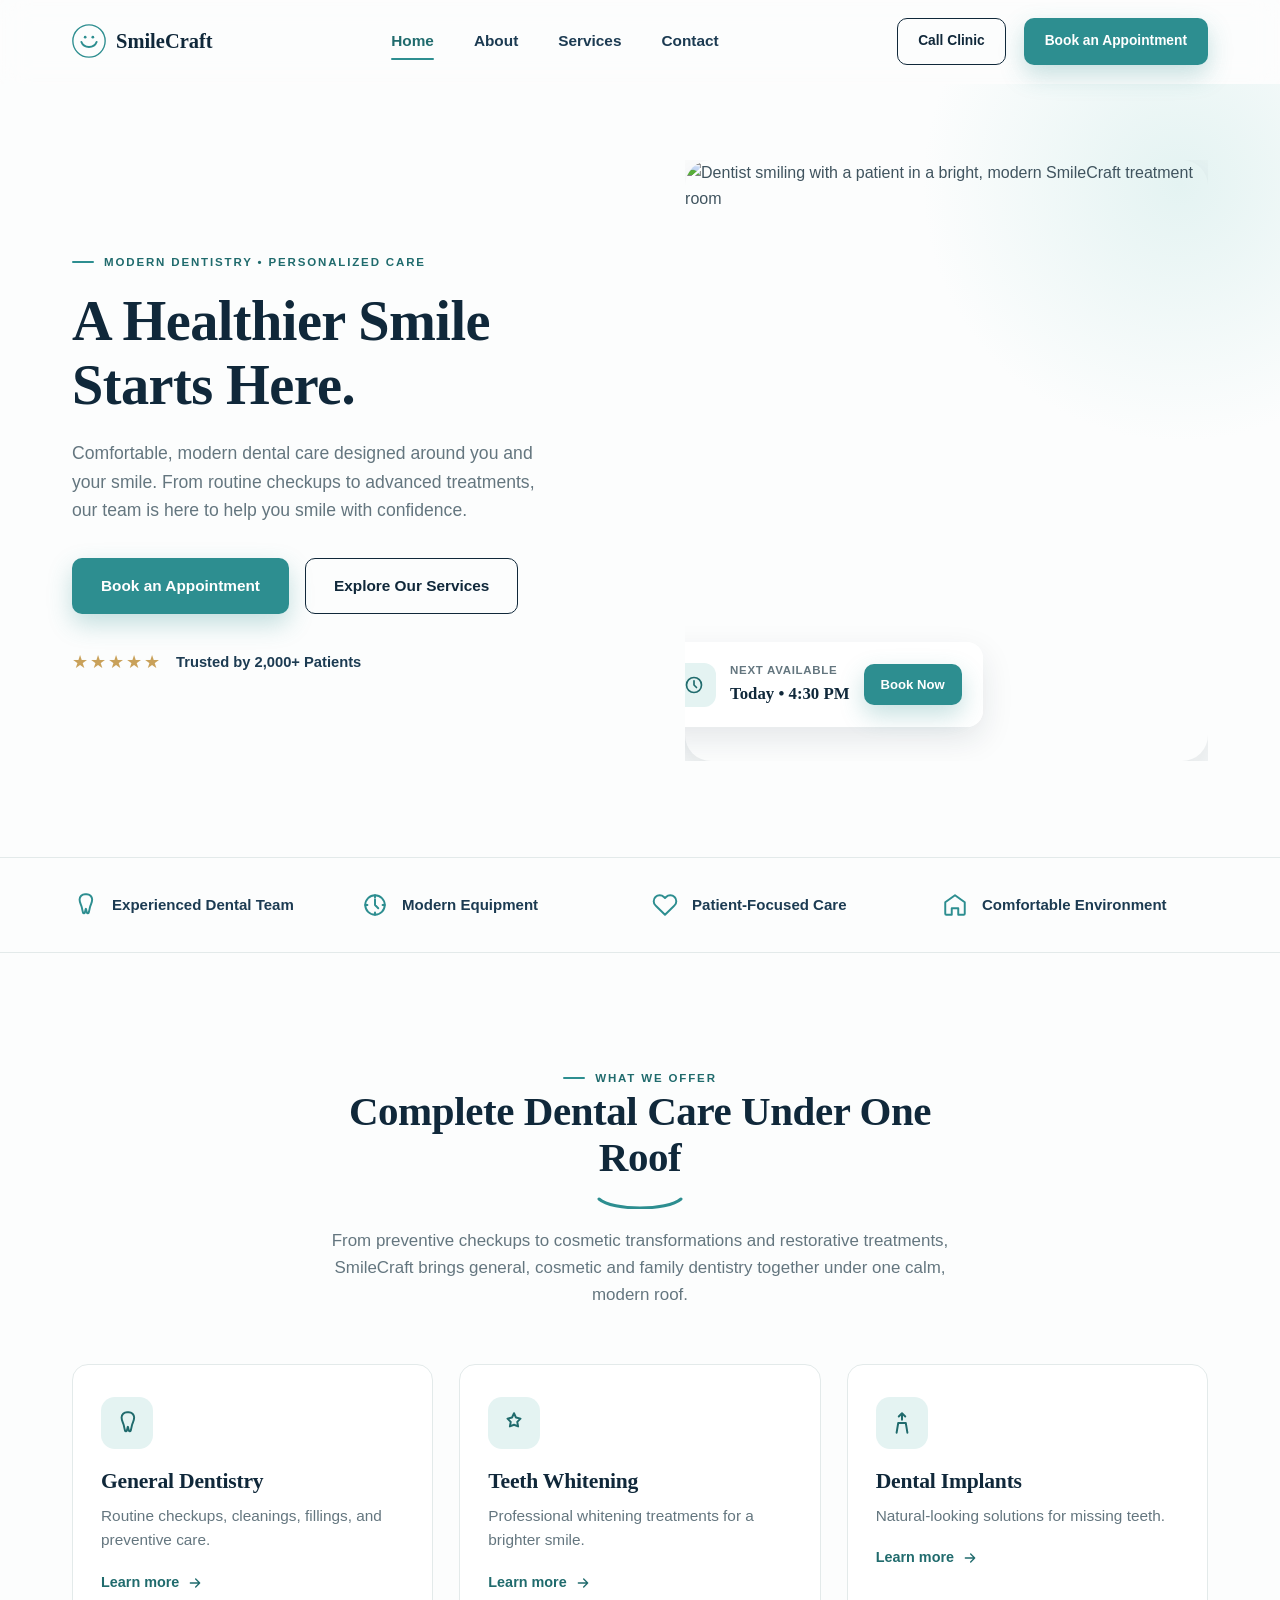
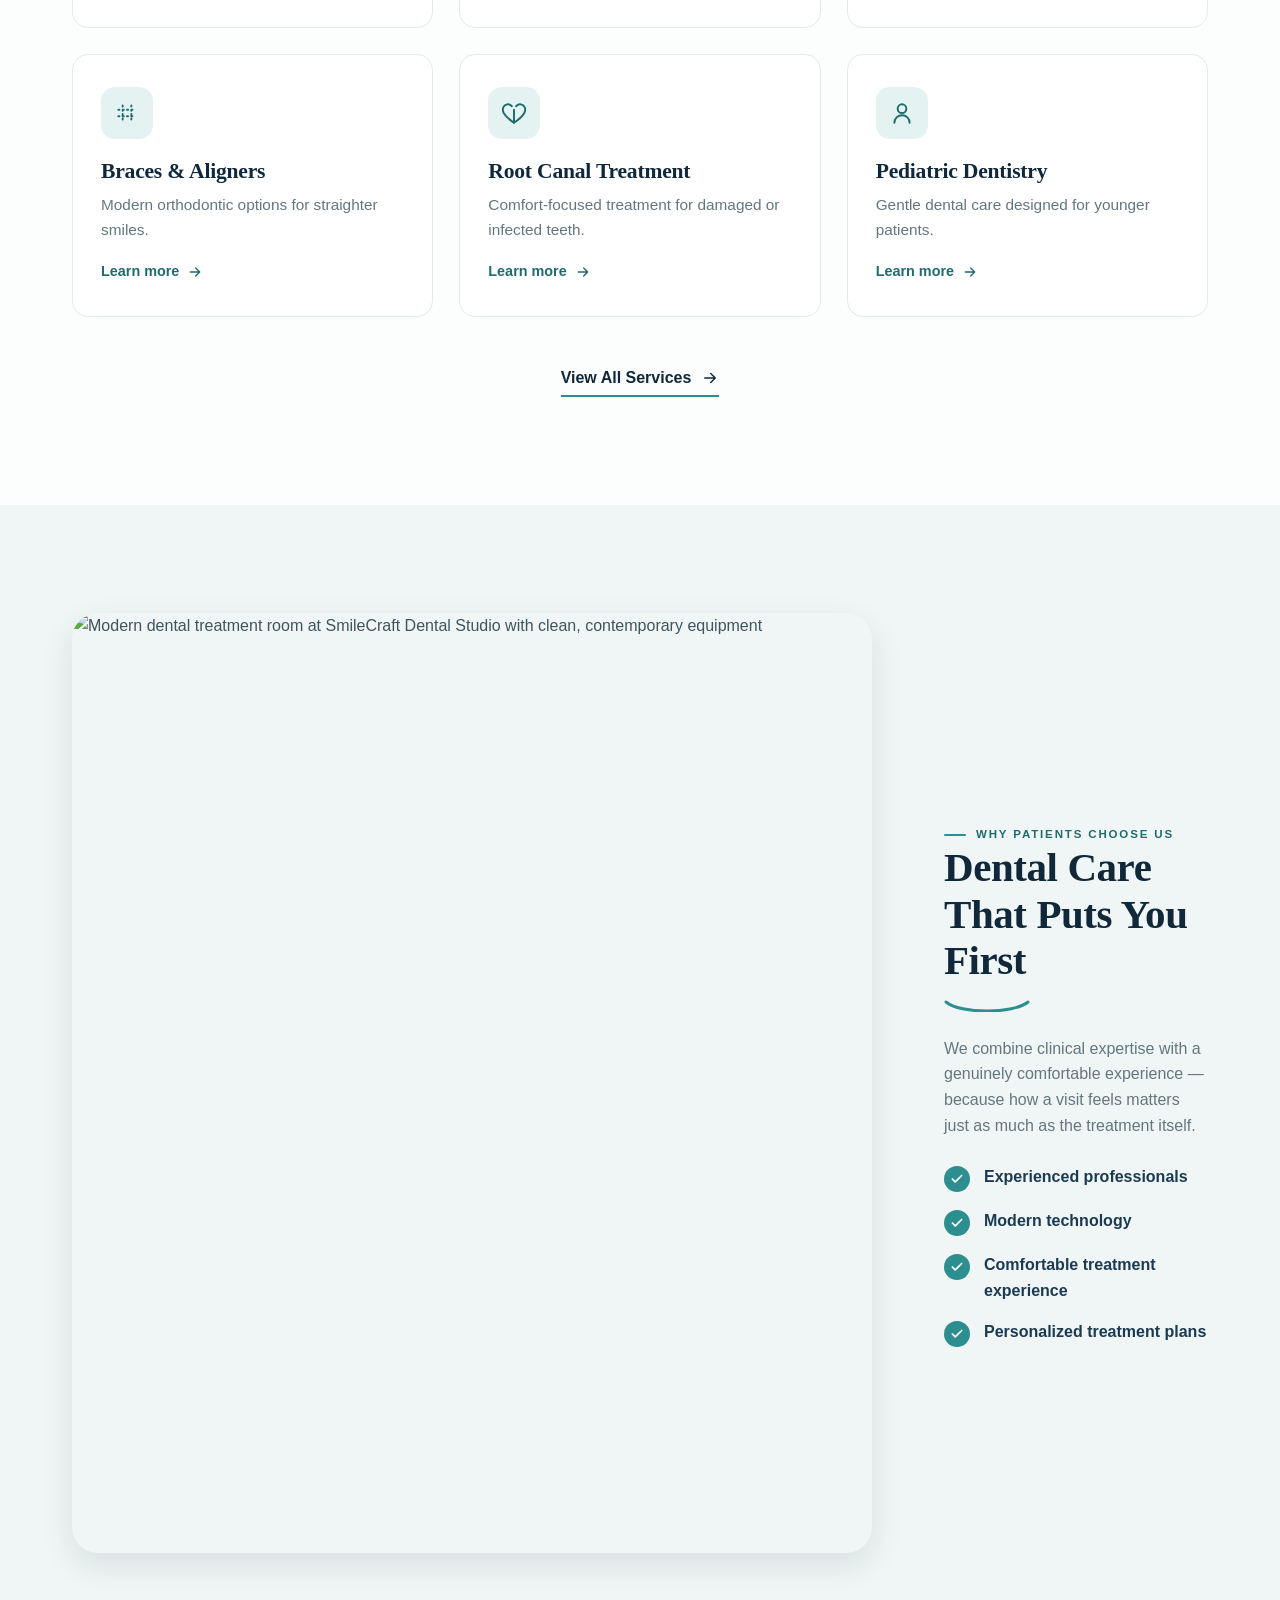
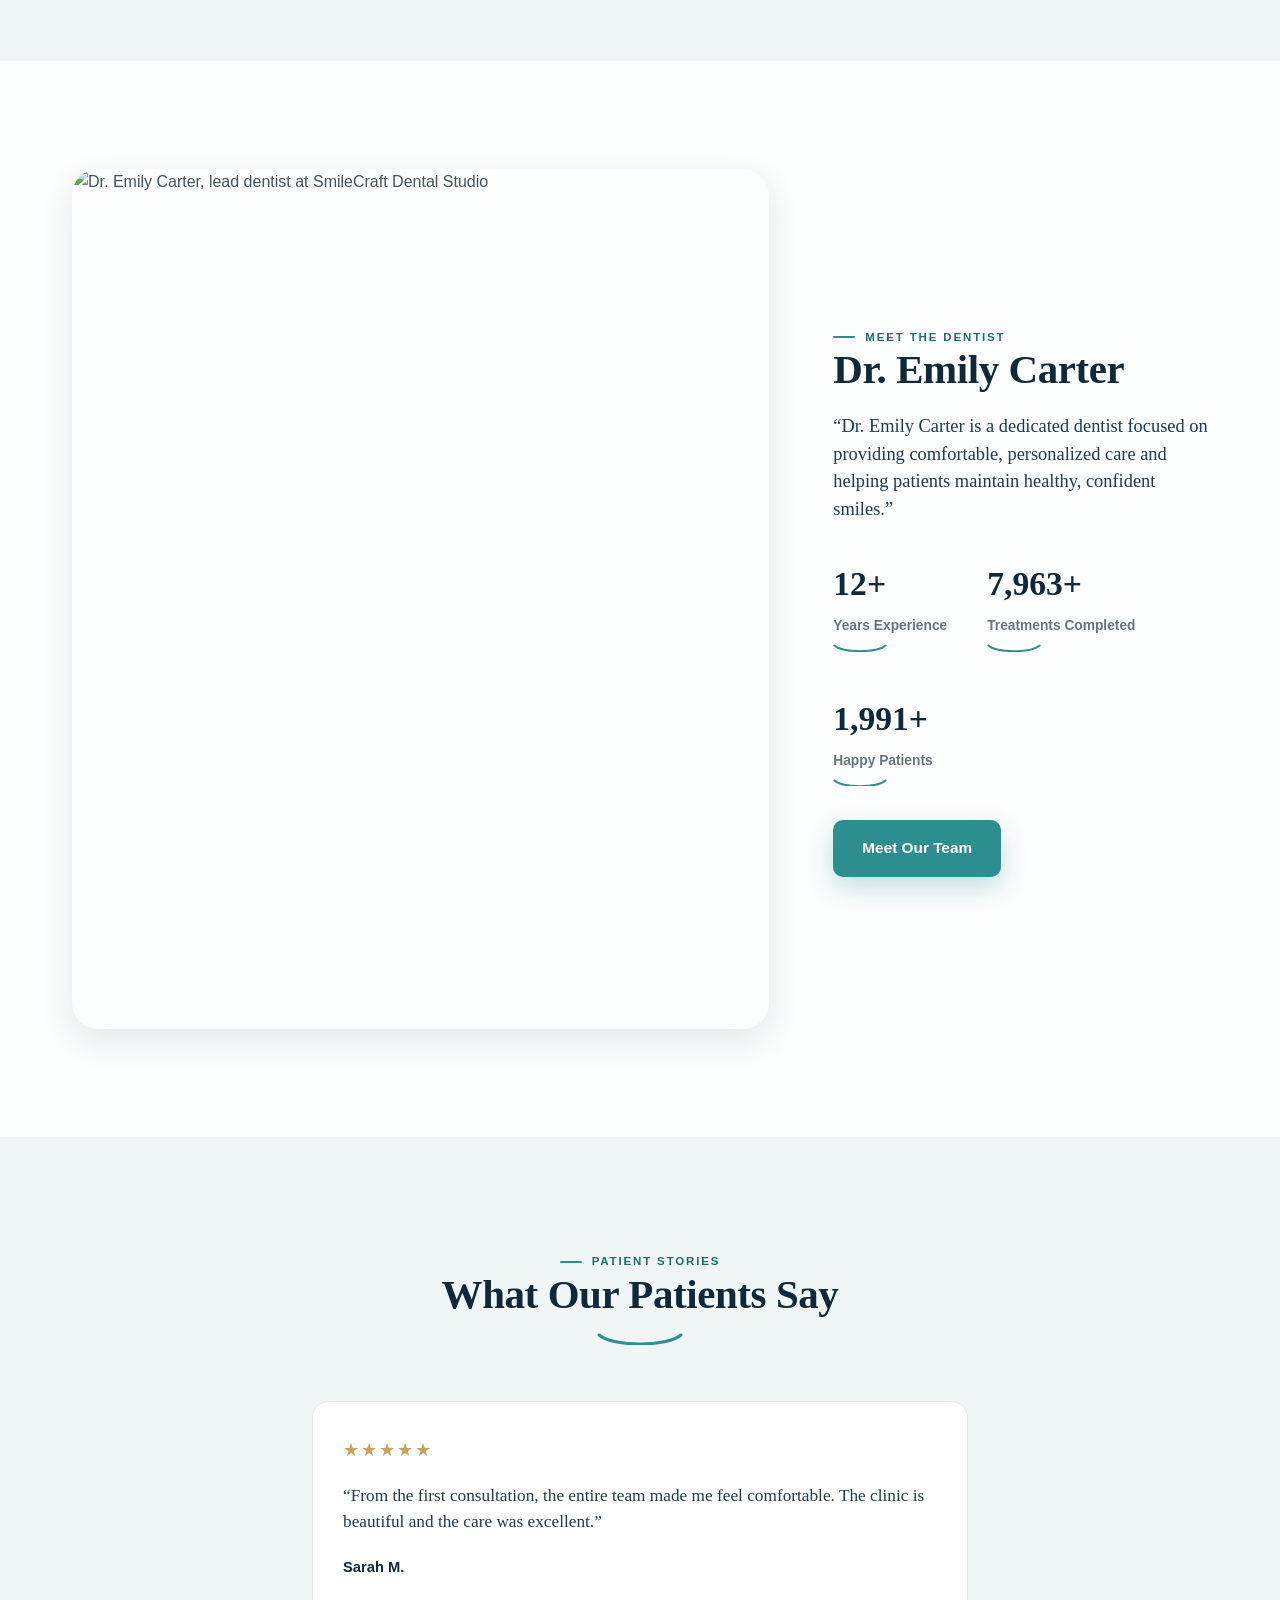
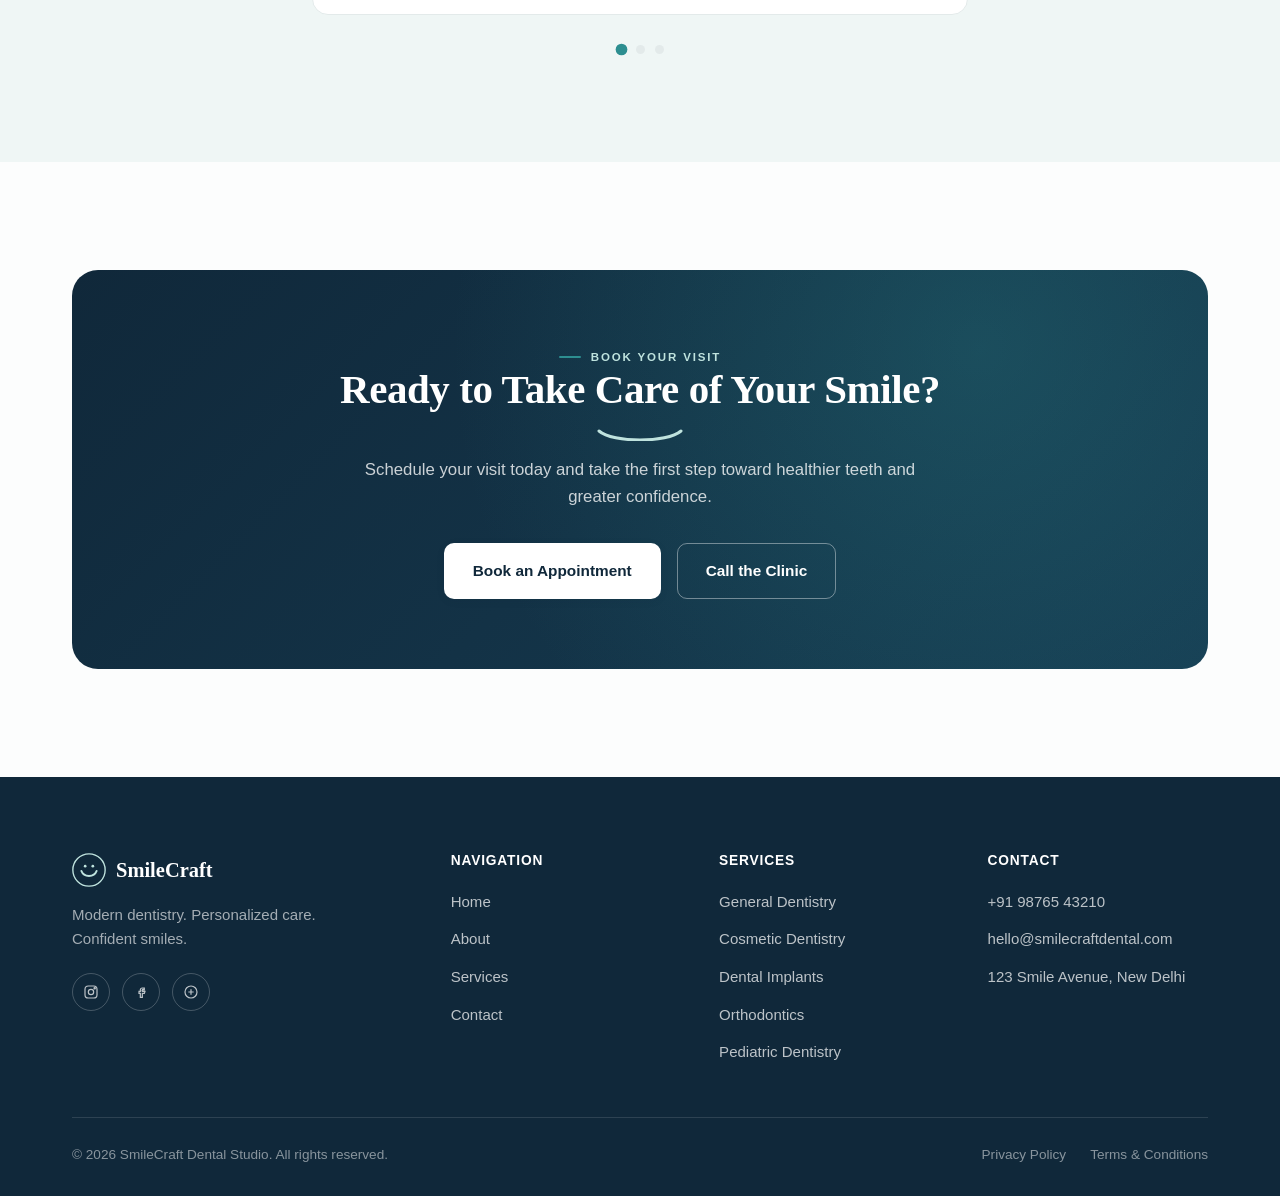
==== commit 7c85c618: "Update stylesheet and script paths in index.html" ====
--- a/index.html
+++ b/index.html
@@ -6,7 +6,7 @@
 <title>SmileCraft Dental Studio | Modern Dentistry, Personalized Care in New Delhi</title>
 <meta name="description" content="SmileCraft Dental Studio offers comfortable, modern dental care in New Delhi — from routine checkups to implants, whitening, orthodontics and pediatric dentistry. Book your visit today.">
 <link rel="preconnect" href="https://fonts.googleapis.com">
-<link rel="stylesheet" href="css/style.css">
+<link rel="stylesheet" href="style.css">
 </head>
 <body>
 
@@ -334,6 +334,6 @@
   </div>
 </footer>
 
-<script src="js/script.js"></script>
+<script src="script.js"></script>
 </body>
 </html>
--- a/style.css
+++ b/style.css
@@ -0,0 +1,921 @@
+/* ==========================================================================
+   SmileCraft Dental Studio — Design System
+   Display: Fraunces (warm serif, used with restraint)
+   Body/UI: Plus Jakarta Sans
+   Signature motif: the "smile arc" — a soft curved rule echoing a dental
+   arch / smile line, used as an underline, divider and counter backdrop.
+   ========================================================================== */
+
+@import url('https://fonts.googleapis.com/css2?family=Fraunces:opsz,wght@9..144,400;9..144,500;9..144,600;9..144,700&family=Plus+Jakarta+Sans:wght@400;500;600;700;800&display=swap');
+
+:root{
+  /* Color */
+  --navy: #10283A;
+  --navy-soft: #1C3B52;
+  --ink: #40545F;
+  --ink-soft: #64767F;
+  --teal: #2D8E90;
+  --teal-dark: #206B6D;
+  --teal-tint: #E4F3F2;
+  --teal-tint-2: #EFF6F5;
+  --mint: #BFE3DE;
+  --bg: #FCFDFD;
+  --white: #FFFFFF;
+  --line: #E3EAEA;
+  --line-soft: #EDF2F2;
+  --gold: #C9A15A; /* used sparingly for star ratings only */
+
+  /* Type */
+  --font-display: 'Fraunces', 'Iowan Old Style', serif;
+  --font-body: 'Plus Jakarta Sans', -apple-system, BlinkMacSystemFont, sans-serif;
+
+  /* Layout */
+  --container: 1200px;
+  --radius-sm: 10px;
+  --radius-md: 16px;
+  --radius-lg: 26px;
+  --shadow-sm: 0 2px 10px rgba(16,40,58,0.06);
+  --shadow-md: 0 12px 32px rgba(16,40,58,0.10);
+  --shadow-lg: 0 24px 60px rgba(16,40,58,0.14);
+  --header-h: 84px;
+}
+
+*, *::before, *::after{ box-sizing: border-box; }
+html{ scroll-behavior: smooth; }
+@media (prefers-reduced-motion: reduce){
+  html{ scroll-behavior: auto; }
+  *{ animation-duration: 0.001ms !important; animation-iteration-count: 1 !important; transition-duration: 0.001ms !important; }
+}
+
+body{
+  margin:0;
+  font-family: var(--font-body);
+  color: var(--ink);
+  background: var(--bg);
+  -webkit-font-smoothing: antialiased;
+  line-height: 1.6;
+  overflow-x: hidden;
+}
+
+img{ max-width:100%; display:block; }
+a{ color: inherit; text-decoration: none; }
+button{ font-family: inherit; cursor:pointer; }
+ul{ margin:0; padding:0; list-style:none; }
+input, select, textarea{ font-family: inherit; }
+
+.container{
+  width: 100%;
+  max-width: var(--container);
+  margin: 0 auto;
+  padding: 0 32px;
+}
+
+h1,h2,h3,h4{
+  font-family: var(--font-display);
+  color: var(--navy);
+  font-weight: 600;
+  line-height: 1.14;
+  margin: 0;
+  letter-spacing: -0.01em;
+}
+
+h1{ font-size: clamp(2.5rem, 4.4vw, 3.9rem); font-weight: 600; }
+h2{ font-size: clamp(2rem, 3.2vw, 2.7rem); }
+h3{ font-size: 1.35rem; }
+p{ margin:0; }
+
+.eyebrow{
+  display:inline-flex;
+  align-items:center;
+  gap:10px;
+  font-family: var(--font-body);
+  font-size: 0.72rem;
+  font-weight: 700;
+  letter-spacing: 0.16em;
+  text-transform: uppercase;
+  color: var(--teal-dark);
+}
+.eyebrow::before{
+  content:"";
+  width: 22px;
+  height: 2px;
+  background: var(--teal);
+  display:inline-block;
+  border-radius: 2px;
+}
+
+/* ---------- Smile-arc signature motif ---------- */
+.arc-underline{
+  display:block;
+  width: 86px;
+  height: 14px;
+  margin-top: 14px;
+}
+.arc-underline path{
+  fill:none;
+  stroke: var(--teal);
+  stroke-width: 3;
+  stroke-linecap: round;
+}
+.section-divider{
+  width:100%;
+  height: 46px;
+  display:block;
+  color: var(--line);
+}
+
+/* ---------- Buttons ---------- */
+.btn{
+  display: inline-flex;
+  align-items: center;
+  justify-content:center;
+  gap: 10px;
+  padding: 15px 28px;
+  border-radius: var(--radius-sm);
+  font-weight: 700;
+  font-size: 0.96rem;
+  border: 1px solid transparent;
+  transition: transform .25s ease, box-shadow .25s ease, background-color .25s ease, color .25s ease, border-color .25s ease;
+  white-space: nowrap;
+}
+.btn-primary{
+  background: var(--teal);
+  color: var(--white);
+  box-shadow: 0 10px 24px rgba(45,142,144,0.28);
+}
+.btn-primary:hover, .btn-primary:focus-visible{
+  background: var(--teal-dark);
+  transform: translateY(-2px);
+  box-shadow: 0 14px 30px rgba(32,107,109,0.32);
+}
+.btn-secondary{
+  background: transparent;
+  color: var(--navy);
+  border-color: var(--navy);
+}
+.btn-secondary:hover, .btn-secondary:focus-visible{
+  background: var(--navy);
+  color: var(--white);
+  transform: translateY(-2px);
+}
+.btn-light{
+  background: var(--white);
+  color: var(--navy);
+  box-shadow: var(--shadow-sm);
+}
+.btn-light:hover{ transform: translateY(-2px); box-shadow: var(--shadow-md); }
+.btn-block{ width:100%; }
+.btn-sm{ padding: 11px 20px; font-size: 0.86rem; }
+
+a:focus-visible, button:focus-visible, input:focus-visible, textarea:focus-visible, select:focus-visible{
+  outline: 2.5px solid var(--teal);
+  outline-offset: 3px;
+}
+
+/* ---------- Header ---------- */
+.site-header{
+  position: sticky;
+  top: 0;
+  z-index: 500;
+  width:100%;
+  height: var(--header-h);
+  display:flex;
+  align-items:center;
+  background: rgba(252,253,253,0.72);
+  backdrop-filter: blur(14px) saturate(140%);
+  -webkit-backdrop-filter: blur(14px) saturate(140%);
+  border-bottom: 1px solid transparent;
+  transition: box-shadow .3s ease, border-color .3s ease, background-color .3s ease;
+}
+.site-header.is-scrolled{
+  background: rgba(252,253,253,0.92);
+  border-bottom-color: var(--line);
+  box-shadow: 0 8px 24px rgba(16,40,58,0.06);
+}
+.nav-wrap{
+  width:100%;
+  display:flex;
+  align-items:center;
+  justify-content:space-between;
+}
+.logo{
+  display:flex;
+  align-items:center;
+  gap: 10px;
+  font-family: var(--font-display);
+  font-weight: 700;
+  font-size: 1.28rem;
+  color: var(--navy);
+}
+.logo-mark{ width: 34px; height: 34px; flex-shrink:0; }
+.logo-mark svg{ width:100%; height:100%; }
+
+.nav-links{
+  display:flex;
+  align-items:center;
+  gap: 40px;
+}
+.nav-links a{
+  font-weight: 600;
+  font-size: 0.96rem;
+  color: var(--navy-soft);
+  position: relative;
+  padding: 6px 0;
+  transition: color .2s ease;
+}
+.nav-links a::after{
+  content:"";
+  position:absolute;
+  left:0; right:0; bottom:0;
+  height: 2px;
+  background: var(--teal);
+  border-radius: 2px;
+  transform: scaleX(0);
+  transform-origin: left;
+  transition: transform .25s ease;
+}
+.nav-links a:hover{ color: var(--teal-dark); }
+.nav-links a:hover::after{ transform: scaleX(1); }
+.nav-links a.active{ color: var(--teal-dark); }
+.nav-links a.active::after{ transform: scaleX(1); }
+
+.nav-cta{ display:flex; align-items:center; gap: 18px; }
+.hamburger{
+  display:none;
+  flex-direction:column;
+  justify-content:center;
+  gap: 5px;
+  width: 42px;
+  height: 42px;
+  border-radius: 10px;
+  border: 1px solid var(--line);
+  background: var(--white);
+}
+.hamburger span{
+  display:block;
+  width: 20px;
+  height: 2px;
+  margin: 0 auto;
+  background: var(--navy);
+  border-radius: 2px;
+  transition: transform .3s ease, opacity .3s ease;
+}
+.hamburger.is-open span:nth-child(1){ transform: translateY(7px) rotate(45deg); }
+.hamburger.is-open span:nth-child(2){ opacity:0; }
+.hamburger.is-open span:nth-child(3){ transform: translateY(-7px) rotate(-45deg); }
+
+.mobile-menu{
+  position: fixed;
+  inset: var(--header-h) 0 0 0;
+  background: var(--white);
+  z-index: 480;
+  padding: 36px 32px;
+  display:flex;
+  flex-direction:column;
+  gap: 8px;
+  transform: translateY(-12px);
+  opacity: 0;
+  visibility: hidden;
+  transition: opacity .28s ease, transform .28s ease, visibility .28s;
+}
+.mobile-menu.is-open{ opacity:1; transform: translateY(0); visibility: visible; }
+.mobile-menu a{
+  font-family: var(--font-display);
+  font-size: 1.6rem;
+  font-weight: 600;
+  color: var(--navy);
+  padding: 14px 0;
+  border-bottom: 1px solid var(--line-soft);
+}
+.mobile-menu .btn{ margin-top: 22px; }
+
+/* ---------- Sections & reveal ---------- */
+.section{ padding: 108px 0; }
+.section-tight{ padding: 80px 0; }
+.section-alt{ background: var(--teal-tint-2); }
+.section-navy{ background: var(--navy); color: rgba(255,255,255,0.86); }
+.section-navy h2, .section-navy h3{ color: var(--white); }
+
+.section-head{
+  max-width: 640px;
+  margin-bottom: 56px;
+}
+.section-head.center{ margin-left:auto; margin-right:auto; text-align:center; }
+.section-head.center .arc-underline{ margin-left:auto; margin-right:auto; }
+.section-head p{ margin-top: 18px; color: var(--ink-soft); font-size: 1.06rem; }
+
+[data-reveal]{
+  opacity: 0;
+  transform: translateY(26px);
+  transition: opacity .7s cubic-bezier(.2,.7,.2,1), transform .7s cubic-bezier(.2,.7,.2,1);
+}
+[data-reveal].in-view{ opacity: 1; transform: translateY(0); }
+
+/* ---------- Hero ---------- */
+.hero{
+  padding: 76px 0 96px;
+  position: relative;
+  overflow:hidden;
+}
+.hero::before{
+  content:"";
+  position:absolute;
+  top: -160px; right: -160px;
+  width: 520px; height: 520px;
+  background: radial-gradient(circle, var(--teal-tint) 0%, rgba(228,243,242,0) 70%);
+  border-radius: 50%;
+  z-index:0;
+}
+.hero-grid{
+  position:relative;
+  z-index:1;
+  display:grid;
+  grid-template-columns: 1.05fr 1fr;
+  gap: 64px;
+  align-items:center;
+}
+.hero h1{ margin-top: 18px; }
+.hero-sub{
+  margin-top: 22px;
+  font-size: 1.1rem;
+  color: var(--ink-soft);
+  max-width: 480px;
+}
+.hero-actions{ display:flex; gap:16px; margin-top: 34px; flex-wrap:wrap; }
+.trust-inline{
+  margin-top: 34px;
+  display:flex;
+  align-items:center;
+  gap: 14px;
+}
+.stars{ color: var(--gold); font-size: 1.1rem; letter-spacing: 2px; }
+.trust-inline .label{ font-weight:700; color: var(--navy-soft); font-size: 0.92rem; }
+
+.hero-media{ position:relative; }
+.hero-media .frame{
+  border-radius: var(--radius-lg);
+  overflow:hidden;
+  box-shadow: var(--shadow-lg);
+  aspect-ratio: 4/4.6;
+}
+.hero-media img{ width:100%; height:100%; object-fit:cover; transition: transform .8s ease; }
+.hero-media:hover img{ transform: scale(1.04); }
+
+.floating-card{
+  position:absolute;
+  left: -34px;
+  bottom: 34px;
+  background: rgba(255,255,255,0.9);
+  backdrop-filter: blur(16px);
+  -webkit-backdrop-filter: blur(16px);
+  border: 1px solid rgba(255,255,255,0.6);
+  border-radius: var(--radius-md);
+  box-shadow: var(--shadow-md);
+  padding: 18px 20px;
+  display:flex;
+  align-items:center;
+  gap: 14px;
+  animation: floaty 5.5s ease-in-out infinite;
+}
+.floating-card .fc-icon{
+  width: 44px; height:44px;
+  border-radius: 12px;
+  background: var(--teal-tint);
+  display:flex; align-items:center; justify-content:center;
+  color: var(--teal-dark);
+  flex-shrink:0;
+}
+.floating-card .fc-label{ font-size: 0.72rem; color: var(--ink-soft); font-weight:600; text-transform:uppercase; letter-spacing:.06em; }
+.floating-card .fc-value{ font-family: var(--font-display); font-size: 1.05rem; color: var(--navy); font-weight:600; margin-top: 2px; }
+.floating-card .btn{ padding: 9px 16px; font-size: 0.82rem; }
+
+@keyframes floaty{
+  0%, 100%{ transform: translateY(0); }
+  50%{ transform: translateY(-10px); }
+}
+
+/* ---------- Trust strip ---------- */
+.trust-strip{
+  border-top: 1px solid var(--line);
+  border-bottom: 1px solid var(--line);
+  padding: 34px 0;
+}
+.trust-strip .container{
+  display:grid;
+  grid-template-columns: repeat(4, 1fr);
+  gap: 24px;
+}
+.trust-item{
+  display:flex;
+  align-items:center;
+  gap: 14px;
+  color: var(--navy-soft);
+  font-weight: 700;
+  font-size: 0.94rem;
+}
+.trust-item svg{ width: 26px; height: 26px; color: var(--teal); flex-shrink:0; }
+
+/* ---------- Service cards ---------- */
+.card-grid{
+  display:grid;
+  grid-template-columns: repeat(3, 1fr);
+  gap: 26px;
+}
+.service-card{
+  background: var(--white);
+  border: 1px solid var(--line);
+  border-radius: var(--radius-md);
+  padding: 32px 28px;
+  transition: transform .3s ease, box-shadow .3s ease, border-color .3s ease;
+}
+.service-card:hover{
+  transform: translateY(-6px);
+  box-shadow: var(--shadow-md);
+  border-color: rgba(45,142,144,0.35);
+}
+.service-icon{
+  width: 52px; height:52px;
+  border-radius: 14px;
+  background: var(--teal-tint);
+  color: var(--teal-dark);
+  display:flex; align-items:center; justify-content:center;
+  margin-bottom: 20px;
+}
+.service-icon svg{ width: 26px; height:26px; }
+.service-card h3{ margin-bottom: 10px; }
+.service-card p{ color: var(--ink-soft); font-size: 0.96rem; }
+.card-link{
+  display:inline-flex;
+  align-items:center;
+  gap: 8px;
+  margin-top: 18px;
+  font-weight: 700;
+  font-size: 0.9rem;
+  color: var(--teal-dark);
+}
+.card-link svg{ width:16px; height:16px; transition: transform .25s ease; }
+.service-card:hover .card-link svg{ transform: translateX(4px); }
+
+.view-all-wrap{ text-align:center; margin-top: 48px; }
+.view-all-link{
+  display:inline-flex; align-items:center; gap:10px;
+  font-weight:700; color: var(--navy); font-size:1rem;
+  border-bottom: 2px solid var(--teal);
+  padding-bottom: 4px;
+}
+.view-all-link svg{ width:18px; height:18px; }
+
+/* ---------- Why choose us ---------- */
+.split{
+  display:grid;
+  grid-template-columns: 1fr 1fr;
+  gap: 72px;
+  align-items:center;
+}
+.split-media img{
+  border-radius: var(--radius-lg);
+  box-shadow: var(--shadow-md);
+  aspect-ratio: 4/4.7;
+  object-fit:cover;
+  width:100%;
+}
+.benefit-list{ margin-top: 26px; display:flex; flex-direction:column; gap: 16px; }
+.benefit-item{ display:flex; gap: 14px; align-items:flex-start; }
+.benefit-item .check{
+  width: 26px; height:26px; border-radius:50%;
+  background: var(--teal); color:var(--white);
+  display:flex; align-items:center; justify-content:center;
+  flex-shrink:0; margin-top:2px;
+}
+.benefit-item .check svg{ width:14px; height:14px; }
+.benefit-item span{ font-weight:600; color: var(--navy-soft); }
+.split p.lede{ margin-top: 24px; color: var(--ink-soft); }
+
+/* ---------- Doctor intro ---------- */
+.doctor-block{
+  display:grid;
+  grid-template-columns: 0.85fr 1.15fr;
+  gap: 64px;
+  align-items:center;
+}
+.doctor-photo{ position:relative; }
+.doctor-photo img{
+  border-radius: var(--radius-lg);
+  box-shadow: var(--shadow-md);
+  aspect-ratio: 3/3.7;
+  object-fit:cover;
+  width:100%;
+}
+.doctor-quote{
+  margin-top: 20px;
+  font-size: 1.15rem;
+  color: var(--navy-soft);
+  font-family: var(--font-display);
+  font-weight:500;
+  line-height:1.5;
+}
+.stat-row{ display:flex; gap: 40px; margin-top: 34px; flex-wrap:wrap; }
+.stat{ position:relative; }
+.stat .num{ font-family: var(--font-display); font-size: 2.1rem; color: var(--navy); font-weight:700; }
+.stat .lbl{ font-size: 0.86rem; color: var(--ink-soft); font-weight:600; margin-top: 4px; }
+.stat .arc-underline{ margin-top: 6px; width: 54px; }
+
+/* ---------- Testimonials ---------- */
+.testimonial-track-wrap{ position:relative; overflow:hidden; }
+.testimonial-track{
+  display:flex;
+  gap: 26px;
+  transition: transform .5s cubic-bezier(.2,.7,.2,1);
+}
+.testimonial-card{
+  background: var(--white);
+  border: 1px solid var(--line);
+  border-radius: var(--radius-md);
+  padding: 34px 30px;
+  flex: 0 0 100%;
+}
+.testimonial-card .stars{ margin-bottom: 18px; display:block; }
+.testimonial-card p{ font-size: 1.08rem; color: var(--navy-soft); font-family: var(--font-display); line-height:1.5; }
+.testimonial-card .who{ margin-top: 22px; font-weight:700; color: var(--navy); font-size: 0.92rem; }
+.testimonial-nav{ display:flex; justify-content:center; gap: 10px; margin-top: 30px; }
+.testimonial-nav button{
+  width: 9px; height:9px; border-radius:50%;
+  background: var(--line); border:none; padding:0;
+  transition: background .25s ease, transform .25s ease;
+}
+.testimonial-nav button.is-active{ background: var(--teal); transform: scale(1.3); }
+
+/* ---------- Final CTA ---------- */
+.final-cta{
+  background: linear-gradient(135deg, var(--navy) 0%, #163C52 100%);
+  border-radius: var(--radius-lg);
+  padding: 70px 56px;
+  text-align:center;
+  color: var(--white);
+  position:relative;
+  overflow:hidden;
+}
+.final-cta::after{
+  content:"";
+  position:absolute; inset:0;
+  background: radial-gradient(circle at 80% 20%, rgba(45,142,144,0.28), transparent 55%);
+}
+.final-cta > *{ position:relative; z-index:1; }
+.final-cta h2{ color:var(--white); }
+.final-cta p{ margin-top:16px; color: rgba(255,255,255,0.78); max-width: 560px; margin-left:auto; margin-right:auto; font-size: 1.05rem; }
+.final-cta .hero-actions{ justify-content:center; margin-top: 32px; }
+.final-cta .arc-underline path{ stroke: var(--mint); }
+.final-cta .arc-underline{ margin-left:auto; margin-right:auto; }
+
+/* ---------- Footer ---------- */
+.site-footer{ background: var(--navy); color: rgba(255,255,255,0.72); padding: 76px 0 30px; }
+.footer-grid{
+  display:grid;
+  grid-template-columns: 1.5fr 1fr 1fr 1fr;
+  gap: 48px;
+  padding-bottom: 52px;
+  border-bottom: 1px solid rgba(255,255,255,0.12);
+}
+.footer-brand .logo{ color: var(--white); }
+.footer-brand p{ margin-top: 16px; color: rgba(255,255,255,0.62); max-width: 280px; font-size: 0.94rem; }
+.social-row{ display:flex; gap: 12px; margin-top: 22px; }
+.social-row a{
+  width: 38px; height:38px; border-radius:50%;
+  border: 1px solid rgba(255,255,255,0.22);
+  display:flex; align-items:center; justify-content:center;
+  transition: background .25s ease, border-color .25s ease, transform .25s ease;
+}
+.social-row a:hover{ background: var(--teal); border-color: var(--teal); transform: translateY(-3px); }
+.social-row svg{ width: 16px; height:16px; }
+.footer-col h4{ color: var(--white); font-family: var(--font-body); font-size: 0.86rem; letter-spacing: .06em; text-transform:uppercase; margin-bottom: 20px; font-weight:700; }
+.footer-col ul{ display:flex; flex-direction:column; gap: 12px; }
+.footer-col a{ font-size: 0.94rem; transition: color .2s ease; }
+.footer-col a:hover{ color: var(--white); }
+.footer-bottom{
+  padding-top: 26px;
+  display:flex;
+  justify-content:space-between;
+  align-items:center;
+  flex-wrap:wrap;
+  gap: 14px;
+  font-size: 0.85rem;
+  color: rgba(255,255,255,0.5);
+}
+.footer-bottom .legal-links{ display:flex; gap: 24px; }
+.footer-bottom a:hover{ color: var(--white); }
+
+/* ---------- Misc shared components ---------- */
+.tag-pill{
+  display:inline-block;
+  padding: 6px 14px;
+  border-radius: 20px;
+  background: var(--teal-tint);
+  color: var(--teal-dark);
+  font-size: 0.78rem;
+  font-weight: 700;
+  letter-spacing: .04em;
+  text-transform: uppercase;
+}
+
+.value-grid{ display:grid; grid-template-columns: repeat(4,1fr); gap: 24px; }
+.value-card{
+  background: var(--white);
+  border: 1px solid var(--line);
+  border-radius: var(--radius-md);
+  padding: 30px 26px;
+  transition: transform .3s ease, box-shadow .3s ease;
+}
+.value-card:hover{ transform: translateY(-6px); box-shadow: var(--shadow-md); }
+.value-card .num{ font-family: var(--font-display); font-size: 1rem; color: var(--teal); font-weight:700; margin-bottom: 14px; }
+.value-card p{ color: var(--ink-soft); margin-top: 10px; font-size: 0.94rem; }
+
+.achieve-row{ display:flex; gap: 18px; flex-wrap:wrap; margin-top: 28px; }
+.achieve-card{
+  background: var(--white);
+  border: 1px solid var(--line);
+  border-radius: var(--radius-md);
+  padding: 20px 24px;
+  flex:1;
+  min-width: 150px;
+  text-align:center;
+}
+.achieve-card .num{ font-family: var(--font-display); font-size: 1.7rem; color:var(--navy); font-weight:700; }
+.achieve-card .lbl{ font-size: 0.82rem; color: var(--ink-soft); margin-top:4px; font-weight:600; }
+
+.gallery-grid{
+  display:grid;
+  grid-template-columns: repeat(4, 1fr);
+  grid-auto-rows: 190px;
+  gap: 18px;
+}
+.gallery-item{ border-radius: var(--radius-md); overflow:hidden; position:relative; }
+.gallery-item img{ width:100%; height:100%; object-fit:cover; transition: transform .6s ease; }
+.gallery-item:hover img{ transform: scale(1.08); }
+.gallery-item .cap{
+  position:absolute; left:0; right:0; bottom:0;
+  padding: 14px 16px;
+  background: linear-gradient(to top, rgba(16,40,58,0.75), transparent);
+  color:#fff; font-size: 0.82rem; font-weight:700;
+  opacity:0; transform: translateY(6px);
+  transition: opacity .3s ease, transform .3s ease;
+}
+.gallery-item:hover .cap{ opacity:1; transform: translateY(0); }
+.gallery-item.tall{ grid-row: span 2; }
+.gallery-item.wide{ grid-column: span 2; }
+
+/* Service category page */
+.category-block + .category-block{ margin-top: 84px; }
+.category-head{ display:flex; align-items:baseline; gap: 18px; margin-bottom: 34px; }
+.category-head h2{ font-size: 1.7rem; }
+.category-head .count{ color: var(--ink-soft); font-size: 0.9rem; font-weight:600; }
+.card-grid.four{ grid-template-columns: repeat(4,1fr); }
+
+.timeline{ display:grid; grid-template-columns: repeat(4,1fr); gap: 24px; position:relative; }
+.timeline-step{
+  background: var(--white);
+  border: 1px solid var(--line);
+  border-radius: var(--radius-md);
+  padding: 30px 24px;
+  position:relative;
+}
+.timeline-step .step-num{ font-family: var(--font-display); font-size: 2.2rem; color: var(--teal-tint); font-weight:700; -webkit-text-stroke: 1.5px var(--teal); position:relative; z-index:1; }
+.timeline-step h3{ margin-top: 14px; font-size: 1.1rem; }
+.timeline-step p{ margin-top: 8px; color: var(--ink-soft); font-size: 0.92rem; }
+
+.faq-list{ display:flex; flex-direction:column; gap: 14px; max-width: 780px; margin: 0 auto; }
+.faq-item{ background: var(--white); border: 1px solid var(--line); border-radius: var(--radius-md); overflow:hidden; }
+.faq-question{
+  width:100%;
+  display:flex; align-items:center; justify-content:space-between; gap:20px;
+  padding: 22px 26px;
+  background:none; border:none;
+  text-align:left;
+  font-weight:700;
+  color: var(--navy);
+  font-size: 1.02rem;
+}
+.faq-question .plus{
+  width: 26px; height:26px; border-radius:50%;
+  border:1.5px solid var(--teal);
+  color: var(--teal-dark);
+  display:flex; align-items:center; justify-content:center;
+  flex-shrink:0;
+  transition: transform .3s ease, background .3s ease, color .3s ease;
+  font-size: 1.1rem;
+  line-height:1;
+}
+.faq-item.is-open .faq-question .plus{ transform: rotate(135deg); background: var(--teal); color:#fff; }
+.faq-answer{ max-height:0; overflow:hidden; transition: max-height .35s ease; }
+.faq-answer-inner{ padding: 0 26px 24px; color: var(--ink-soft); font-size: 0.96rem; }
+
+/* Contact page */
+.contact-card{
+  background: var(--white);
+  border: 1px solid var(--line);
+  border-radius: var(--radius-md);
+  padding: 28px 26px;
+  display:flex;
+  gap: 16px;
+  align-items:flex-start;
+}
+.contact-card .ic{
+  width: 46px; height:46px; border-radius:12px;
+  background: var(--teal-tint); color:var(--teal-dark);
+  display:flex; align-items:center; justify-content:center;
+  flex-shrink:0;
+}
+.contact-card .ic svg{ width:22px; height:22px; }
+.contact-card h4{ font-family: var(--font-body); font-weight:800; color:var(--navy); font-size:0.98rem; margin-bottom:6px; }
+.contact-card p{ color: var(--ink-soft); font-size: 0.94rem; }
+.contact-grid{ display:grid; grid-template-columns: repeat(4,1fr); gap: 20px; }
+
+.appointment-wrap{ display:grid; grid-template-columns: 1fr 0.9fr; gap: 60px; align-items:flex-start; }
+.form-card{
+  background: var(--white);
+  border: 1px solid var(--line);
+  border-radius: var(--radius-lg);
+  padding: 40px;
+  box-shadow: var(--shadow-sm);
+}
+.form-row{ display:grid; grid-template-columns: 1fr 1fr; gap: 20px; }
+.field{ margin-bottom: 20px; }
+.field label{ display:block; font-weight:700; font-size: 0.86rem; color: var(--navy-soft); margin-bottom: 8px; }
+.field input, .field select, .field textarea{
+  width:100%;
+  padding: 13px 16px;
+  border-radius: 10px;
+  border: 1.5px solid var(--line);
+  background: var(--off-white, #fff);
+  font-size: 0.96rem;
+  color: var(--navy);
+  transition: border-color .2s ease, box-shadow .2s ease;
+}
+.field input:focus, .field select:focus, .field textarea:focus{
+  border-color: var(--teal);
+  box-shadow: 0 0 0 4px rgba(45,142,144,0.14);
+  outline:none;
+}
+.field textarea{ resize: vertical; min-height: 110px; }
+
+.success-message{
+  display:none;
+  align-items:flex-start;
+  gap: 16px;
+  background: var(--teal-tint);
+  border: 1px solid rgba(45,142,144,0.35);
+  border-radius: var(--radius-md);
+  padding: 24px;
+  margin-top: 22px;
+}
+.success-message.is-visible{ display:flex; }
+.success-message .ic{
+  width: 34px; height:34px; border-radius:50%;
+  background: var(--teal); color:#fff;
+  display:flex; align-items:center; justify-content:center; flex-shrink:0;
+}
+.success-message p{ color: var(--navy-soft); font-weight:600; font-size: 0.94rem; }
+
+.info-panel{
+  display:flex;
+  flex-direction:column;
+  gap: 18px;
+}
+.hours-card{
+  background: var(--navy);
+  border-radius: var(--radius-lg);
+  padding: 32px;
+  color: rgba(255,255,255,0.85);
+}
+.hours-card h4{ color:#fff; font-family: var(--font-display); font-size:1.2rem; margin-bottom: 18px; }
+.hours-row{ display:flex; justify-content:space-between; padding: 10px 0; border-bottom: 1px solid rgba(255,255,255,0.12); font-size: 0.92rem; }
+.hours-row:last-child{ border-bottom:none; }
+
+.map-card{
+  border-radius: var(--radius-lg);
+  overflow:hidden;
+  border: 1px solid var(--line);
+  box-shadow: var(--shadow-sm);
+}
+.map-visual{
+  position:relative;
+  height: 380px;
+  background: linear-gradient(135deg, #DCEFEE 0%, #EFF6F5 100%);
+}
+.map-grid-lines{ position:absolute; inset:0; opacity:0.5; }
+.map-pin{
+  position:absolute; top:50%; left:50%; transform: translate(-50%,-100%);
+  display:flex; flex-direction:column; align-items:center;
+}
+.map-pin svg{ width:42px; height:42px; color: var(--teal); filter: drop-shadow(0 6px 10px rgba(45,142,144,0.4)); }
+.map-info{
+  padding: 26px 30px;
+  display:flex; justify-content:space-between; align-items:center; flex-wrap:wrap; gap: 16px;
+  background: var(--white);
+}
+
+.emergency-strip{
+  background: var(--teal-tint);
+  border: 1px solid rgba(45,142,144,0.3);
+  border-radius: var(--radius-lg);
+  padding: 34px 40px;
+  display:flex;
+  align-items:center;
+  justify-content:space-between;
+  gap: 24px;
+  flex-wrap:wrap;
+}
+.emergency-strip h3{ display:flex; align-items:center; gap:10px; }
+.emergency-strip svg{ width: 24px; height:24px; color:#B24545; }
+.emergency-strip p{ color: var(--ink-soft); margin-top:6px; max-width: 460px; }
+
+/* ---------- About page hero / gallery bits reuse split & value-grid above ---------- */
+
+/* ==========================================================================
+   Responsive
+   ========================================================================== */
+@media (max-width: 1080px){
+  .card-grid, .card-grid.four{ grid-template-columns: repeat(2,1fr); }
+  .value-grid{ grid-template-columns: repeat(2,1fr); }
+  .trust-strip .container{ grid-template-columns: repeat(2,1fr); }
+  .gallery-grid{ grid-template-columns: repeat(2,1fr); }
+  .timeline{ grid-template-columns: repeat(2,1fr); }
+  .contact-grid{ grid-template-columns: repeat(2,1fr); }
+}
+
+@media (max-width: 920px){
+  .nav-links{ display:none; }
+  .hamburger{ display:flex; }
+  .nav-cta .btn-secondary{ display:none; }
+
+  .hero-grid{ grid-template-columns: 1fr; gap: 48px; }
+  .hero-media{ order:-1; max-width: 460px; margin: 0 auto; }
+  .floating-card{ left: 16px; bottom: -24px; }
+
+  .split{ grid-template-columns: 1fr; gap: 40px; }
+  .split-media{ order: -1; }
+  .doctor-block{ grid-template-columns: 1fr; gap: 40px; }
+  .doctor-photo{ max-width: 340px; }
+  .appointment-wrap{ grid-template-columns: 1fr; }
+}
+
+@media (max-width: 680px){
+  .container{ padding: 0 20px; }
+  .section{ padding: 76px 0; }
+  .section-tight{ padding: 60px 0; }
+  .card-grid, .card-grid.four{ grid-template-columns: 1fr; }
+  .value-grid{ grid-template-columns: 1fr; }
+  .trust-strip .container{ grid-template-columns: 1fr; gap: 18px; }
+  .gallery-grid{ grid-template-columns: repeat(2,1fr); grid-auto-rows: 140px; }
+  .gallery-item.wide{ grid-column: span 2; }
+  .gallery-item.tall{ grid-row: span 1; }
+  .timeline{ grid-template-columns: 1fr; }
+  .contact-grid{ grid-template-columns: 1fr; }
+  .form-row{ grid-template-columns: 1fr; }
+  .hero-actions{ flex-direction:column; align-items:stretch; }
+  .hero-actions .btn{ width:100%; }
+  .final-cta{ padding: 52px 26px; }
+  .final-cta .hero-actions{ flex-direction:column; }
+  .footer-grid{ grid-template-columns: repeat(2,1fr); gap: 36px; }
+  .footer-bottom{ flex-direction:column; align-items:flex-start; }
+  .emergency-strip{ flex-direction:column; align-items:flex-start; }
+  .achieve-row{ flex-direction:column; }
+}
+
+/* ---------- SVG safety fix ---------- */
+/* Prevent decorative SVGs from escaping their intended dimensions. */
+svg {
+  max-width: 100%;
+}
+
+.hero svg,
+.logo-mark svg,
+.arc-underline,
+.section-divider,
+.service-icon svg,
+.trust-item svg,
+.card-link svg,
+.social-row svg,
+.map-pin svg,
+.emergency-strip svg,
+.success-message .ic svg {
+  max-width: 100%;
+  height: auto;
+}
+
+.hero > svg,
+.hero-grid > svg {
+  position: relative;
+  width: 100%;
+  height: auto;
+}
+
+/* Keep decorative SVGs inside their containers. */
+.hero-media,
+.logo-mark,
+.arc-underline,
+.section-divider,
+.service-icon,
+.map-pin {
+  overflow: hidden;
+}
+
